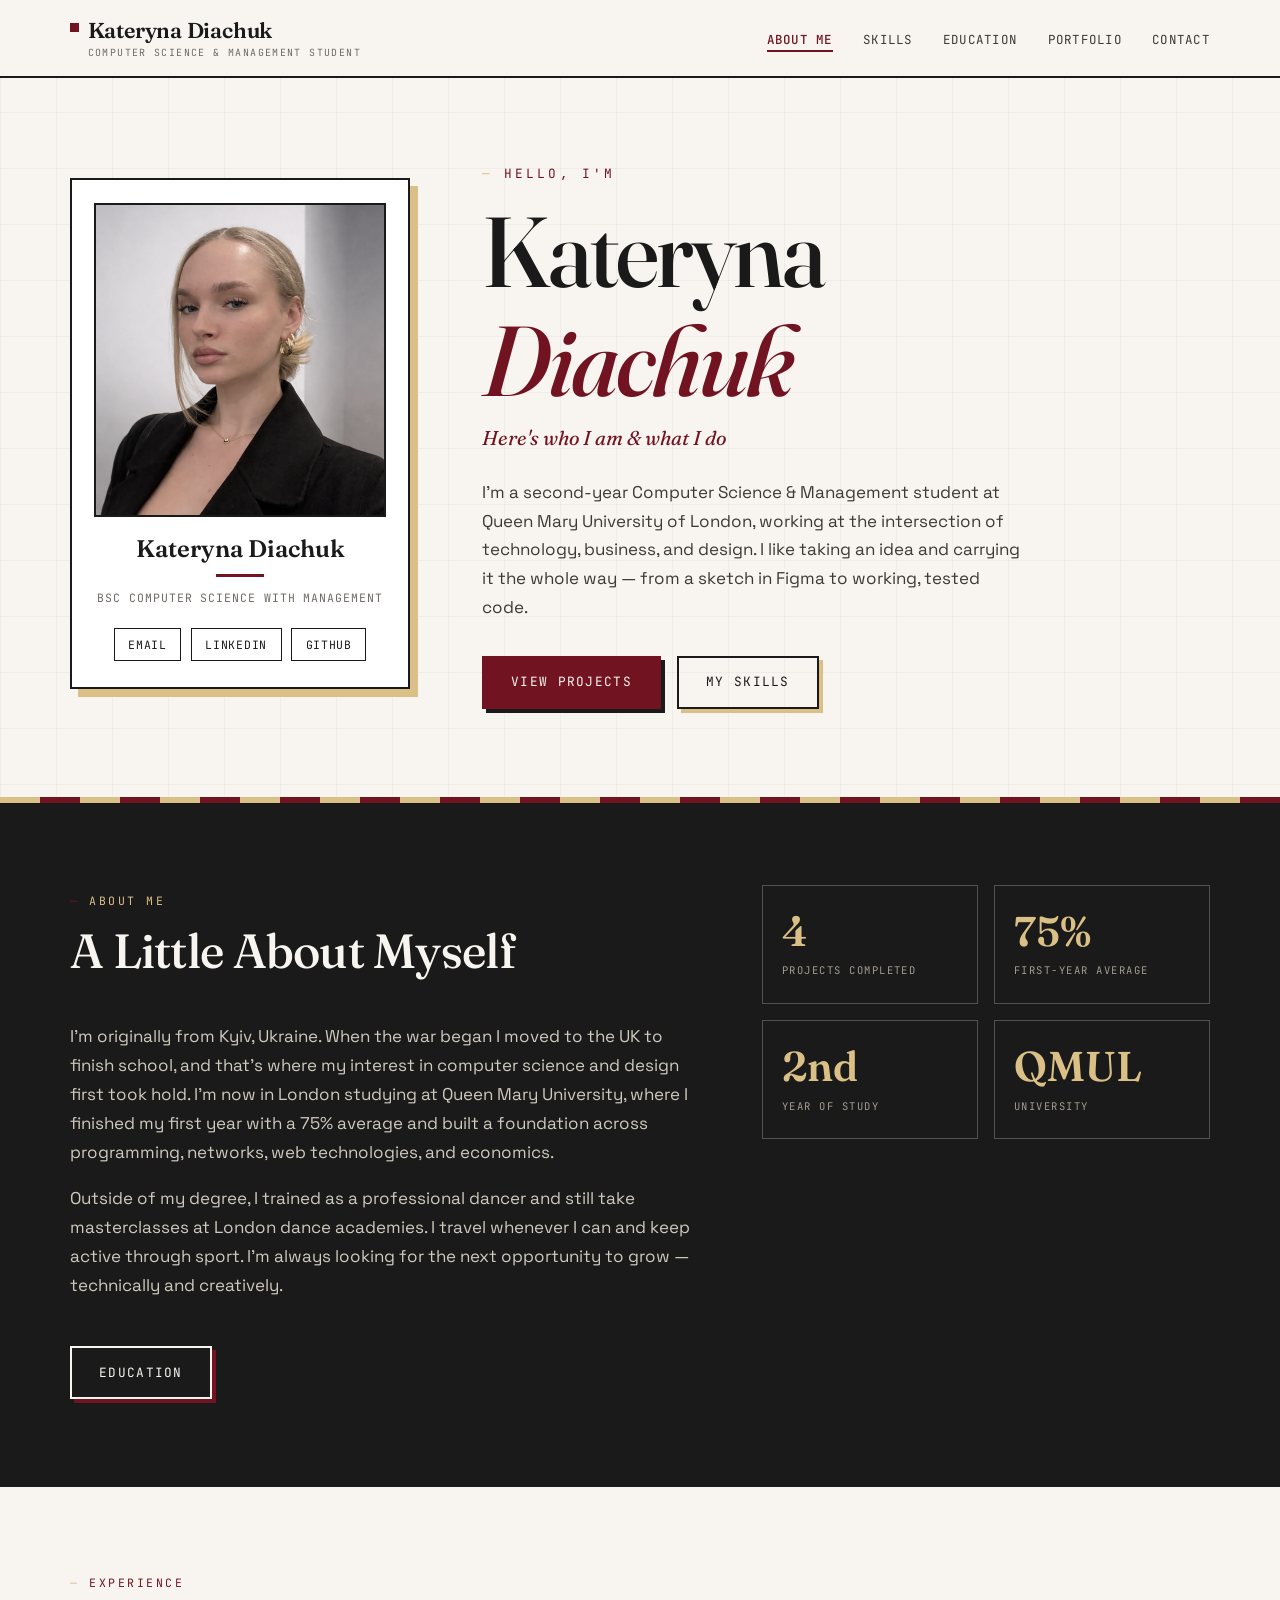
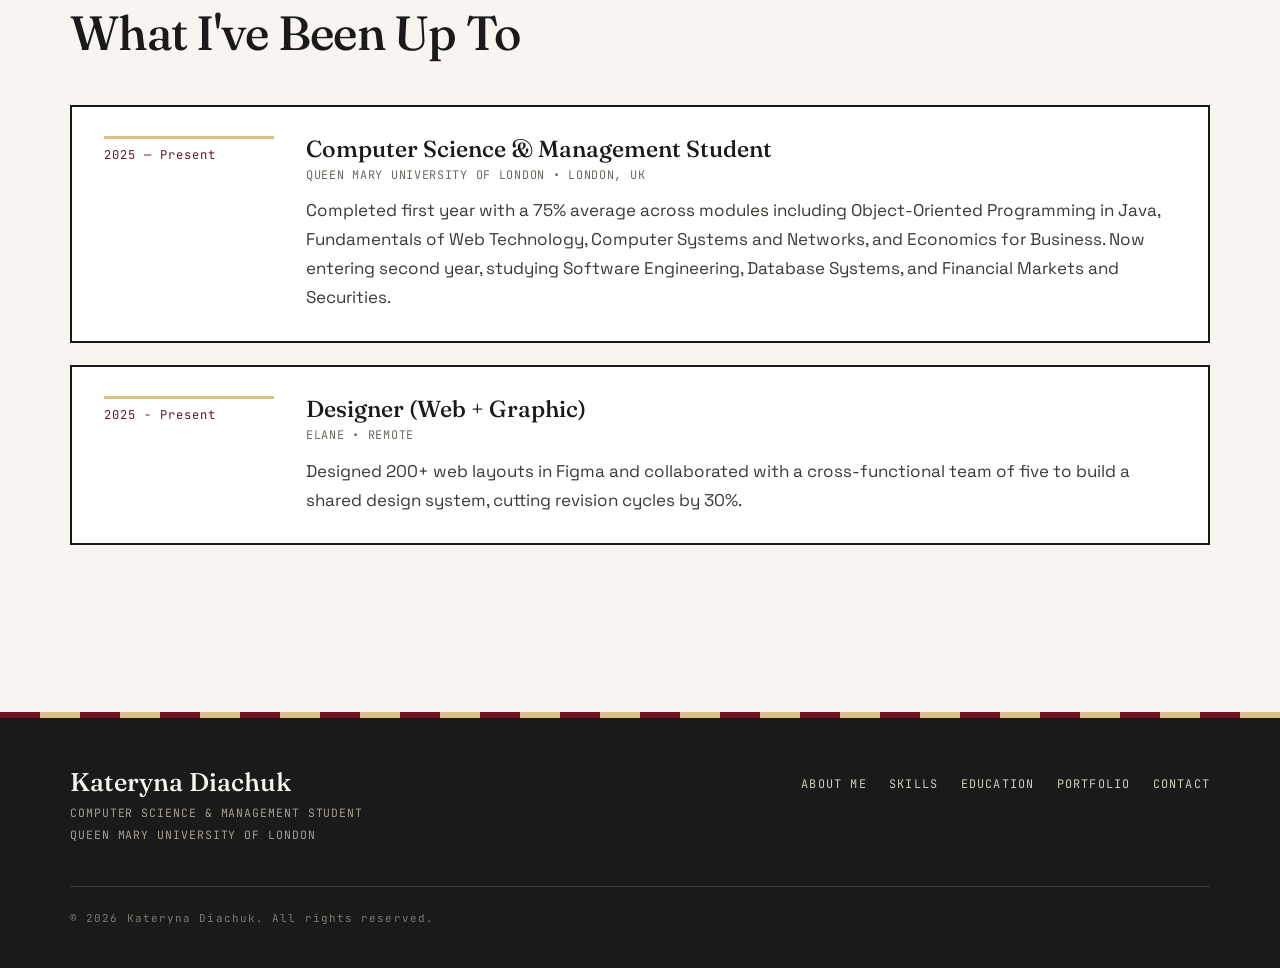
==== index.html @ 8f2cfff1 "Deploy portfolio website" ====
<!DOCTYPE html>
<html lang="en">
<head>
    <meta charset="UTF-8">
    <meta name="viewport" content="width=device-width, initial-scale=1.0">
    <title>Portfolio — Kateryna Diachuk </title>

    
    <!-- Google Fonts: Fraunces + Space Grotesk + JetBrains Mono -->
    <link rel="preconnect" href="https://fonts.googleapis.com">
    <link rel="preconnect" href="https://fonts.gstatic.com" crossorigin>
    <link href="https://fonts.googleapis.com/css2?family=Fraunces:ital,opsz,wght@0,9..144,300..700;1,9..144,300..700&family=Space+Grotesk:wght@300..700&family=JetBrains+Mono:wght@400;500&display=swap" rel="stylesheet">

    <!-- Stylesheets -->
    <link rel="stylesheet" href="css/reset.css">
    <link rel="stylesheet" href="css/style.css">
</head>
<body>

    <!-- ========================================================
         HEADER — Site identity and main navigation
    ========================================================= -->
    <header>
        <div class="header-inner">
            <div class="site-logo">
                Kateryna Diachuk
                <span>Computer Science & Management Student</span>
            </div>
            <nav aria-label="Main navigation">
                <ul>
                    <li><a href="index.html" class="active">About Me</a></li>
                    <li><a href="skills.html">Skills</a></li>
                    <li><a href="education.html">Education</a></li>
                    <li><a href="portfolio.html">Portfolio</a></li>
                    <li><a href="contact.html">Contact</a></li>
                </ul>
            </nav>
        </div>
    </header>

    <!-- ========================================================
         MAIN CONTENT
    ========================================================= -->
    <main>

        <!-- Hero Section -->
        <section class="hero" aria-label="Introduction">
            <!-- Profile card (left) -->
            <aside class="hero-card" aria-label="Profile card">
                <figure>
                    <div class="profile-image-wrap">
                        
                        <img src="images/profile-pic.png" alt="Kateryna Diachuk">
                    </div>
                    <figcaption class="hero-card-name">
                        <h2>Kateryna Diachuk </h2>
                        <div class="hero-card-divider"></div>
                        <p class="hero-card-role">BSc Computer Science with Management</p>
                    </figcaption>
                </figure>
                <div class="hero-social">
                    <a href="mailto:katediachuk3@gmail.com" aria-label="Email">Email</a>
                    <a href="https://www.linkedin.com/in/kateryna-diachuk-500a9a2b8?lipi=urn%3Ali%3Apage%3Ad_flagship3_profile_view_base_contact_details%3BsQAGNJKYS2mbx2d9ATpIKA%3D%3D" target="_blank" aria-label="LinkedIn">LinkedIn</a>
                    <a href="https://github.com/kate-dia" target="_blank" aria-label="GitHub">GitHub</a>
                </div>
            </aside>

            <!-- Hero text content (right) -->
            <div class="hero-content">
                <span class="label">Hello, I'm</span>
                <h1>Kateryna <br><em style="font-style: italic; color: var(--burgundy);">Diachuk</em></h1>
                <p class="sub">Here's who I am &amp; what I do</p>
                <p>
                    I'm a second-year Computer Science &amp; Management student at Queen Mary
                    University of London, working at the intersection of technology, business,
                    and design. I like taking an idea and carrying it the whole way &mdash; from
                    a sketch in Figma to working, tested code.
                </p>
                <div class="hero-buttons">
                    <a href="portfolio.html" class="btn-primary">View Projects</a>
                    <a href="skills.html" class="btn-outline">My Skills</a>
                </div>
            </div>
        </section>

        <!-- About Snapshot Section -->
        <section class="about-section" aria-label="About me overview">
            <div class="about-inner">
                <article class="about-text">
                    <header class="section-header">
                        <span class="section-label">About Me</span>
                        <h2>A Little About Myself</h2>
                    </header>
                    <p>
                        I'm originally from Kyiv, Ukraine. When the war began I moved to the UK to
                        finish school, and that's where my interest in computer science and design
                        first took hold. I'm now in London studying at Queen Mary University, where
                        I finished my first year with a 75% average and built a foundation across
                        programming, networks, web technologies, and economics.
                    </p>
                    <p>
                        Outside of my degree, I trained as a professional dancer and still take
                        masterclasses at London dance academies. I travel whenever I can and keep
                        active through sport. I'm always looking for the next opportunity to grow &mdash;
                        technically and creatively.
                    </p>
                    <br>
                    <a href="education.html" class="btn-outline">Education</a>
                </article>
                <!-- Quick stats -->
                <div class="about-stats" aria-label="Quick statistics">
                    <div class="stat-box">
                        <span class="stat-number">4</span>
                        <span class="stat-label">Projects Completed</span>
                    </div>
                    <div class="stat-box">
                        <span class="stat-number">75%</span>
                        <span class="stat-label">First-Year Average</span>
                    </div>
                    <div class="stat-box">
                        <span class="stat-number">2nd</span>
                        <span class="stat-label">Year of Study</span>
                    </div>
                    <div class="stat-box">
                        <span class="stat-number">QMUL</span>
                        <span class="stat-label">University</span>
                    </div>
                </div>

                
            </div>
        </section>

        <!-- Recent Experience Preview -->
        <section class="section-pad" aria-label="Recent experience">
            <div class="container">
                <header class="section-header">
                    <span class="section-label">Experience</span>
                    <h2>What I've Been Up To</h2>
                </header>

                <article class="card">
                    <div class="card-date">2025 — Present</div>
                    <div class="card-body">
                        <h3>Computer Science & Management Student</h3>
                        <p class="company">Queen Mary University of London &bull; London, UK</p>
                        <p>
                            Completed first year with a 75% average across modules including
                            Object-Oriented Programming in Java, Fundamentals of Web Technology,
                            Computer Systems and Networks, and Economics for Business. Now entering
                            second year, studying Software Engineering, Database Systems, and
                            Financial Markets and Securities.
                        </p>
                    </div>
                </article>

                <article class="card">
                    <div class="card-date">2025 - Present </div>
                    <div class="card-body">
                        <h3>Designer (Web + Graphic)</h3>
                        <p class="company">Elane &bull; Remote</p>
                        <p>
                            Designed 200+ web layouts in Figma and collaborated with a cross-functional team of five to build a shared design system, cutting revision cycles by 30%.
                        </p>
                    </div>
                </article>
            </div>
        </section>

    </main>

    <!-- ========================================================
         FOOTER
    ========================================================= -->
    <footer>
        <div class="footer-inner">
            <div class="footer-brand">
                <h3>Kateryna Diachuk</h3>
                <p>Computer Science & Management Student<br>Queen Mary University of London</p>
            </div>
            <nav class="footer-nav" aria-label="Footer navigation">
                
                <ul>
                    <li><a href="index.html">About Me</a></li>
                    <li><a href="skills.html">Skills</a></li>
                    <li><a href="education.html">Education</a></li>
                    <li><a href="portfolio.html">Portfolio</a></li>
                    <li><a href="contact.html">Contact</a></li>
                </ul>
            </nav>
            <div class="footer-copy">
                <p>&copy; 2026 Kateryna Diachuk. All rights reserved.</p>
                
            </div>
        </div>
    </footer>

</body>
</html>
---- css/style.css ----
/* ============================================================
   Kateryna Diachuk — Portfolio
   Design system: editorial print aesthetic
   Palette: cream #F8F5F0 · burgundy #721321 · gold #DAC086 · ink #1A1A1A
   Type: Fraunces (display serif) · Space Grotesk (body) · JetBrains Mono (labels)
   ============================================================ */

:root {
    --cream:     #F8F5F0;
    --cream-dim: #EFEAE0;
    --burgundy:  #721321;
    --burgundy-deep: #4E0C16;
    --gold:      #DAC086;
    --gold-soft: #E9DCBC;
    --ink:       #1A1A1A;
    --ink-soft:  #3D3A36;
    --ink-mute:  #6E6a63;

    --font-display: "Fraunces", Georgia, serif;
    --font-body:    "Space Grotesk", "Helvetica Neue", sans-serif;
    --font-mono:    "JetBrains Mono", "SF Mono", monospace;

    --shadow-offset: 6px 6px 0 var(--ink);
    --shadow-offset-gold: 8px 8px 0 var(--gold);
    --shadow-offset-burgundy: 8px 8px 0 var(--burgundy);

    --maxw: 1140px;
}

/* ── Base ─────────────────────────────────────────────────── */

html { scroll-behavior: smooth; }

body {
    background: var(--cream);
    color: var(--ink);
    font-family: var(--font-body);
    font-size: 1.0625rem;
    line-height: 1.7;
    -webkit-font-smoothing: antialiased;
}

/* Subtle grid texture across whole page, like layout paper */
body::before {
    content: "";
    position: fixed;
    inset: 0;
    pointer-events: none;
    background-image:
        linear-gradient(to right, rgba(26,26,26,0.035) 1px, transparent 1px),
        linear-gradient(to bottom, rgba(26,26,26,0.035) 1px, transparent 1px);
    background-size: 56px 56px;
    z-index: 0;
}

main { position: relative; z-index: 1; }

::selection { background: var(--gold); color: var(--ink); }

h1, h2, h3 { font-family: var(--font-display); font-weight: 500; line-height: 1.1; }

a { color: inherit; text-decoration: none; }

.container { max-width: var(--maxw); margin: 0 auto; padding: 0 2rem; }

.section-pad { padding: 5rem 0; }

/* ── Header ───────────────────────────────────────────────── */

body > header {
    position: sticky;
    top: 0;
    z-index: 50;
    background: var(--cream);
    border-bottom: 2px solid var(--ink);
}

.header-inner {
    max-width: var(--maxw);
    margin: 0 auto;
    padding: 1.1rem 2rem;
    display: flex;
    align-items: center;
    justify-content: space-between;
    gap: 2rem;
}

.site-logo {
    font-family: var(--font-display);
    font-size: 1.35rem;
    font-weight: 600;
    letter-spacing: -0.01em;
    display: flex;
    flex-direction: column;
    line-height: 1.2;
    position: relative;
    padding-left: 1.1rem;
}

/* burgundy printer's mark before the name */
.site-logo::before {
    content: "";
    position: absolute;
    left: 0;
    top: 0.35rem;
    width: 0.55rem;
    height: 0.55rem;
    background: var(--burgundy);
}

.site-logo span {
    font-family: var(--font-mono);
    font-size: 0.62rem;
    font-weight: 400;
    letter-spacing: 0.14em;
    text-transform: uppercase;
    color: var(--ink-mute);
    margin-top: 0.2rem;
}

nav ul { display: flex; gap: 1.9rem; list-style: none; }

nav a {
    font-family: var(--font-mono);
    font-size: 0.78rem;
    letter-spacing: 0.1em;
    text-transform: uppercase;
    padding-bottom: 0.25rem;
    position: relative;
    color: var(--ink-soft);
    transition: color 0.2s ease;
}

nav a::after {
    content: "";
    position: absolute;
    left: 0;
    bottom: 0;
    height: 2px;
    width: 0;
    background: var(--burgundy);
    transition: width 0.25s ease;
}

nav a:hover { color: var(--ink); }
nav a:hover::after { width: 100%; }

nav a.active { color: var(--burgundy); font-weight: 500; }
nav a.active::after { width: 100%; }

/* ── Page banner (inner pages) ─────────────────────────────── */

.page-banner {
    max-width: var(--maxw);
    margin: 0 auto;
    padding: 4.5rem 2rem 0;
}

.page-banner h1 {
    font-size: clamp(3.2rem, 8vw, 5.5rem);
    letter-spacing: -0.02em;
    position: relative;
    display: inline-block;
}

/* gold highlighter stroke behind page titles */
.page-banner h1::after {
    content: "";
    position: absolute;
    left: -0.15em;
    right: -0.15em;
    bottom: 0.08em;
    height: 0.32em;
    background: var(--gold);
    z-index: -1;
}

.section-label {
    display: inline-block;
    font-family: var(--font-mono);
    font-size: 0.72rem;
    letter-spacing: 0.22em;
    text-transform: uppercase;
    color: var(--burgundy);
    margin-bottom: 0.9rem;
}

.section-label::before { content: "— "; color: var(--gold); }

.section-header { margin-bottom: 2.8rem; }

.section-header h2 {
    font-size: clamp(2rem, 4.5vw, 3rem);
    letter-spacing: -0.015em;
}

/* ── Hero ─────────────────────────────────────────────────── */

.hero {
    max-width: var(--maxw);
    margin: 0 auto;
    padding: 5rem 2rem 5.5rem;
    display: grid;
    grid-template-columns: 340px 1fr;
    gap: 4.5rem;
    align-items: center;
}

/* Profile card — print-style with hard offset shadow */
.hero-card {
    background: #fff;
    border: 2px solid var(--ink);
    box-shadow: var(--shadow-offset-gold);
    padding: 1.4rem 1.4rem 1.6rem;
    transition: transform 0.25s ease, box-shadow 0.25s ease;
}

.hero-card:hover {
    transform: translate(-3px, -3px);
    box-shadow: 11px 11px 0 var(--gold);
}

.profile-image-wrap {
    border: 2px solid var(--ink);
    overflow: hidden;
    aspect-ratio: 1 / 1.08;
}

.profile-image-wrap img {
    width: 100%;
    height: 100%;
    object-fit: cover;
    filter: grayscale(35%);
    transition: filter 0.35s ease, transform 0.35s ease;
}

.hero-card:hover .profile-image-wrap img {
    filter: grayscale(0%);
    transform: scale(1.03);
}

.hero-card-name { text-align: center; padding-top: 1.2rem; }

.hero-card-name h2 { font-size: 1.5rem; font-weight: 600; }

.hero-card-divider {
    width: 3rem;
    height: 3px;
    background: var(--burgundy);
    margin: 0.7rem auto;
}

.hero-card-role {
    font-family: var(--font-mono);
    font-size: 0.72rem;
    letter-spacing: 0.08em;
    text-transform: uppercase;
    color: var(--ink-mute);
}

.hero-social {
    display: flex;
    justify-content: center;
    gap: 0.6rem;
    margin-top: 1.3rem;
    flex-wrap: wrap;
}

.hero-social a {
    font-family: var(--font-mono);
    font-size: 0.72rem;
    letter-spacing: 0.06em;
    text-transform: uppercase;
    border: 1.5px solid var(--ink);
    padding: 0.35rem 0.85rem;
    transition: all 0.2s ease;
}

.hero-social a:hover {
    background: var(--burgundy);
    border-color: var(--burgundy);
    color: var(--cream);
}

/* Hero text */
.hero-content .label {
    font-family: var(--font-mono);
    font-size: 0.8rem;
    letter-spacing: 0.24em;
    text-transform: uppercase;
    color: var(--burgundy);
}

.hero-content .label::before { content: "— "; color: var(--gold); }

.hero-content h1 {
    font-size: clamp(3.6rem, 9vw, 6.2rem);
    letter-spacing: -0.025em;
    margin: 0.6rem 0 0.4rem;
}

/* second line of the name in italic burgundy — the designer's flourish */
.hero-content h1 br + * { font-style: italic; }

.hero-content h1 {
    position: relative;
}

.hero-content .sub {
    font-family: var(--font-display);
    font-style: italic;
    font-size: 1.25rem;
    color: var(--burgundy);
    margin-bottom: 1.4rem;
}

.hero-content > p:not(.sub) {
    max-width: 34rem;
    color: var(--ink-soft);
}

.hero-buttons { display: flex; gap: 1rem; margin-top: 2.1rem; flex-wrap: wrap; }

/* ── Buttons ──────────────────────────────────────────────── */

.btn-primary,
.btn-outline {
    display: inline-block;
    font-family: var(--font-mono);
    font-size: 0.8rem;
    letter-spacing: 0.1em;
    text-transform: uppercase;
    padding: 0.85rem 1.7rem;
    border: 2px solid var(--ink);
    transition: all 0.2s ease;
}

.btn-primary {
    background: var(--burgundy);
    border-color: var(--burgundy);
    color: var(--cream);
    box-shadow: 4px 4px 0 var(--ink);
}

.btn-primary:hover {
    transform: translate(-2px, -2px);
    box-shadow: 6px 6px 0 var(--ink);
    background: var(--burgundy-deep);
}

.btn-outline {
    background: transparent;
    color: var(--ink);
    box-shadow: 4px 4px 0 var(--gold);
}

.btn-outline:hover {
    transform: translate(-2px, -2px);
    box-shadow: 6px 6px 0 var(--gold);
    background: #fff;
}

/* ── About section ────────────────────────────────────────── */

.about-section {
    background: var(--ink);
    color: var(--cream);
    padding: 5.5rem 0;
    position: relative;
}

/* gold top rule like a magazine section divider */
.about-section::before {
    content: "";
    position: absolute;
    top: 0; left: 0; right: 0;
    height: 6px;
    background: repeating-linear-gradient(
        90deg,
        var(--gold) 0 40px,
        var(--burgundy) 40px 80px
    );
}

.about-inner {
    max-width: var(--maxw);
    margin: 0 auto;
    padding: 0 2rem;
    display: grid;
    grid-template-columns: 1.4fr 1fr;
    gap: 4rem;
    align-items: start;
}

.about-section .section-label { color: var(--gold); }
.about-section .section-label::before { color: var(--burgundy); }

.about-section h2 { color: var(--cream); }

.about-text p { color: #CFC9BE; margin-bottom: 1.1rem; }

.about-section .btn-outline {
    color: var(--cream);
    border-color: var(--cream);
    box-shadow: 4px 4px 0 var(--burgundy);
}

.about-section .btn-outline:hover {
    background: var(--cream);
    color: var(--ink);
    box-shadow: 6px 6px 0 var(--burgundy);
}

.about-stats {
    display: grid;
    grid-template-columns: 1fr 1fr;
    gap: 1rem;
}

.stat-box {
    border: 1.5px solid rgba(248, 245, 240, 0.25);
    padding: 1.6rem 1.2rem 1.4rem;
    transition: all 0.25s ease;
}

.stat-box:hover {
    border-color: var(--gold);
    transform: translateY(-4px);
}

.stat-number {
    display: block;
    font-family: var(--font-display);
    font-size: 2.6rem;
    font-weight: 600;
    color: var(--gold);
    line-height: 1;
}

.stat-label {
    display: block;
    font-family: var(--font-mono);
    font-size: 0.66rem;
    letter-spacing: 0.14em;
    text-transform: uppercase;
    color: #A39C90;
    margin-top: 0.6rem;
}

/* ── Experience / generic cards ────────────────────────────── */

.card {
    display: grid;
    grid-template-columns: 170px 1fr;
    gap: 2rem;
    background: #fff;
    border: 2px solid var(--ink);
    padding: 1.8rem 2rem;
    margin-bottom: 1.4rem;
    transition: transform 0.22s ease, box-shadow 0.22s ease;
}

.card:hover {
    transform: translate(-3px, -3px);
    box-shadow: var(--shadow-offset-gold);
}

.card-date {
    font-family: var(--font-mono);
    font-size: 0.76rem;
    letter-spacing: 0.08em;
    color: var(--burgundy);
    padding-top: 0.4rem;
    border-top: 3px solid var(--gold);
}

.card-body h3 { font-size: 1.45rem; margin-bottom: 0.25rem; }

.company {
    font-family: var(--font-mono);
    font-size: 0.74rem;
    letter-spacing: 0.06em;
    text-transform: uppercase;
    color: var(--ink-mute);
    margin-bottom: 0.7rem;
}

.card-body p:last-child { color: var(--ink-soft); }

/* ── Skills ───────────────────────────────────────────────── */

.skills-grid {
    display: grid;
    grid-template-columns: repeat(auto-fit, minmax(300px, 1fr));
    gap: 1.4rem;
}

.skill-category {
    background: #fff;
    border: 2px solid var(--ink);
    padding: 1.7rem 1.7rem 1.5rem;
    transition: transform 0.22s ease, box-shadow 0.22s ease;
}

.skill-category:hover {
    transform: translate(-3px, -3px);
    box-shadow: var(--shadow-offset-burgundy);
}

.skill-category h3 {
    font-size: 1.3rem;
    margin-bottom: 1.1rem;
    padding-bottom: 0.6rem;
    border-bottom: 2px solid var(--gold);
}

.skill-tag {
    display: inline-block;
    font-family: var(--font-mono);
    font-size: 0.74rem;
    letter-spacing: 0.03em;
    border: 1.5px solid var(--ink);
    padding: 0.32rem 0.8rem;
    margin: 0 0.4rem 0.55rem 0;
    transition: all 0.18s ease;
    cursor: default;
}

.skill-tag:hover {
    background: var(--burgundy);
    border-color: var(--burgundy);
    color: var(--cream);
}

/* ── Education ────────────────────────────────────────────── */

.education-grid {
    position: relative;
    padding-left: 2.4rem;
}

/* vertical timeline rule */
.education-grid::before {
    content: "";
    position: absolute;
    left: 0.55rem;
    top: 0.4rem;
    bottom: 0.4rem;
    width: 2px;
    background: var(--ink);
}

.edu-card {
    display: grid;
    grid-template-columns: 110px 1fr;
    gap: 2rem;
    background: #fff;
    border: 2px solid var(--ink);
    padding: 1.8rem 2rem;
    margin-bottom: 1.6rem;
    position: relative;
    transition: transform 0.22s ease, box-shadow 0.22s ease;
}

/* timeline node */
.edu-card::before {
    content: "";
    position: absolute;
    left: -2.28rem;
    top: 2.2rem;
    width: 0.85rem;
    height: 0.85rem;
    background: var(--gold);
    border: 2px solid var(--ink);
}

.edu-card:hover {
    transform: translate(-3px, -3px);
    box-shadow: var(--shadow-offset-gold);
}

.edu-year {
    font-family: var(--font-display);
    font-size: 1.9rem;
    font-weight: 600;
    font-style: italic;
    color: var(--burgundy);
    line-height: 1;
    padding-top: 0.2rem;
}

.edu-details h3 { font-size: 1.35rem; margin-bottom: 0.3rem; }

.institution {
    font-family: var(--font-mono);
    font-size: 0.72rem;
    letter-spacing: 0.06em;
    text-transform: uppercase;
    color: var(--ink-mute);
    margin-bottom: 0.7rem;
}

.edu-details p:last-child { color: var(--ink-soft); }

/* ── Portfolio / projects ─────────────────────────────────── */

.portfolio-grid { display: flex; flex-direction: column; gap: 2.6rem; }

.project-card {
    display: grid;
    grid-template-columns: 1fr 1.1fr;
    gap: 0;
    background: #fff;
    border: 2px solid var(--ink);
    transition: transform 0.25s ease, box-shadow 0.25s ease;
    overflow: hidden;
}

.project-card:hover {
    transform: translate(-4px, -4px);
    box-shadow: 10px 10px 0 var(--gold);
}

/* alternate: even cards get burgundy shadow + reversed layout */
.project-card:nth-child(even):hover { box-shadow: 10px 10px 0 var(--burgundy); }
.project-card:nth-child(even) { direction: rtl; }
.project-card:nth-child(even) > * { direction: ltr; }

.project-info { padding: 2.4rem 2.4rem 2.2rem; }

.project-tag {
    display: inline-block;
    font-family: var(--font-mono);
    font-size: 0.68rem;
    letter-spacing: 0.14em;
    text-transform: uppercase;
    color: var(--cream);
    background: var(--burgundy);
    padding: 0.3rem 0.75rem;
    margin-bottom: 1.1rem;
}

.project-info h3 { font-size: 1.75rem; margin-bottom: 0.3rem; }

.role {
    font-family: var(--font-display);
    font-style: italic;
    font-size: 1rem;
    color: var(--burgundy);
    margin-bottom: 0.9rem;
}

.project-info p:not(.role) { color: var(--ink-soft); margin-bottom: 0.8rem; }

.project-info a {
    font-family: var(--font-mono);
    font-size: 0.78rem;
    letter-spacing: 0.06em;
    text-transform: uppercase;
    color: var(--burgundy);
    border-bottom: 2px solid var(--gold);
    padding-bottom: 2px;
    transition: all 0.2s ease;
}

.project-info a:hover { background: var(--gold-soft); }

.project-img {
    border-left: 2px solid var(--ink);
    background: var(--cream-dim);
    display: flex;
    align-items: center;
}

.project-card:nth-child(even) .project-img {
    border-left: none;
    border-right: 2px solid var(--ink);
}

.project-img img { width: 100%; height: 100%; object-fit: cover; display: block; }

/* carousel (kept from original, restyled) */
.carousel {
    overflow-x: auto;
    scroll-snap-type: x mandatory;
    width: 100%;
}

.carousel::-webkit-scrollbar { height: 8px; }
.carousel::-webkit-scrollbar-thumb { background: var(--gold); }
.carousel::-webkit-scrollbar-track { background: var(--cream-dim); }

.carousel-track { display: flex; }

.carousel-track img {
    flex: 0 0 100%;
    scroll-snap-align: start;
    object-fit: contain;
    background: #fff;
}

/* ── Contact ──────────────────────────────────────────────── */

.contact-layout {
    display: grid;
    grid-template-columns: 1fr 1fr;
    gap: 3rem;
}

.contact-info { display: flex; flex-direction: column; gap: 1.2rem; }

.contact-item {
    background: #fff;
    border: 2px solid var(--ink);
    border-left: 8px solid var(--burgundy);
    padding: 1.2rem 1.5rem;
    display: flex;
    flex-direction: column;
    gap: 0.25rem;
    transition: transform 0.2s ease, box-shadow 0.2s ease;
}

.contact-item:hover {
    transform: translate(-3px, -3px);
    box-shadow: 6px 6px 0 var(--gold);
}

.contact-item .label {
    font-family: var(--font-mono);
    font-size: 0.66rem;
    letter-spacing: 0.16em;
    text-transform: uppercase;
    color: var(--ink-mute);
}

.contact-item a {
    color: var(--burgundy);
    font-weight: 500;
    word-break: break-word;
}

.contact-item a:hover { text-decoration: underline; text-decoration-color: var(--gold); text-decoration-thickness: 2px; }

/* ── Footer ───────────────────────────────────────────────── */

footer {
    background: var(--ink);
    color: var(--cream);
    margin-top: 4rem;
    position: relative;
}

footer::before {
    content: "";
    position: absolute;
    top: 0; left: 0; right: 0;
    height: 6px;
    background: repeating-linear-gradient(
        90deg,
        var(--burgundy) 0 40px,
        var(--gold) 40px 80px
    );
}

.footer-inner {
    max-width: var(--maxw);
    margin: 0 auto;
    padding: 3.5rem 2rem 2.5rem;
    display: grid;
    grid-template-columns: 1.2fr 1fr;
    gap: 2.5rem;
}

.footer-brand h3 {
    font-size: 1.6rem;
    margin-bottom: 0.4rem;
}

.footer-brand p {
    font-family: var(--font-mono);
    font-size: 0.72rem;
    letter-spacing: 0.08em;
    text-transform: uppercase;
    color: #A39C90;
    line-height: 1.9;
}

.footer-nav ul {
    list-style: none;
    display: flex;
    flex-wrap: wrap;
    gap: 1.4rem;
    justify-content: flex-end;
    align-items: flex-start;
}

.footer-nav a {
    font-family: var(--font-mono);
    font-size: 0.74rem;
    letter-spacing: 0.1em;
    text-transform: uppercase;
    color: #CFC9BE;
    transition: color 0.2s ease;
}

.footer-nav a:hover { color: var(--gold); }

.footer-copy {
    grid-column: 1 / -1;
    border-top: 1px solid rgba(248, 245, 240, 0.15);
    padding-top: 1.4rem;
}

.footer-copy p {
    font-family: var(--font-mono);
    font-size: 0.68rem;
    letter-spacing: 0.1em;
    color: #7d786f;
}

/* ── Responsive ───────────────────────────────────────────── */

@media (max-width: 960px) {
    .hero { grid-template-columns: 1fr; gap: 3rem; padding-top: 3.5rem; }
    .hero-card { max-width: 360px; margin: 0 auto; }
    .about-inner { grid-template-columns: 1fr; }
    .project-card,
    .project-card:nth-child(even) { grid-template-columns: 1fr; direction: ltr; }
    .project-img,
    .project-card:nth-child(even) .project-img {
        border-left: none;
        border-right: none;
        border-top: 2px solid var(--ink);
    }
    .contact-layout { grid-template-columns: 1fr; }
    .footer-inner { grid-template-columns: 1fr; }
    .footer-nav ul { justify-content: flex-start; }
}

@media (max-width: 720px) {
    .header-inner { flex-direction: column; gap: 1rem; }
    nav ul { gap: 1.1rem; flex-wrap: wrap; justify-content: center; }
    .card, .edu-card { grid-template-columns: 1fr; gap: 0.8rem; }
    .education-grid { padding-left: 1.6rem; }
    .edu-card::before { left: -1.5rem; }
    .about-stats { grid-template-columns: 1fr 1fr; }
    .section-pad { padding: 3.5rem 0; }
    .page-banner { padding-top: 3rem; }
}
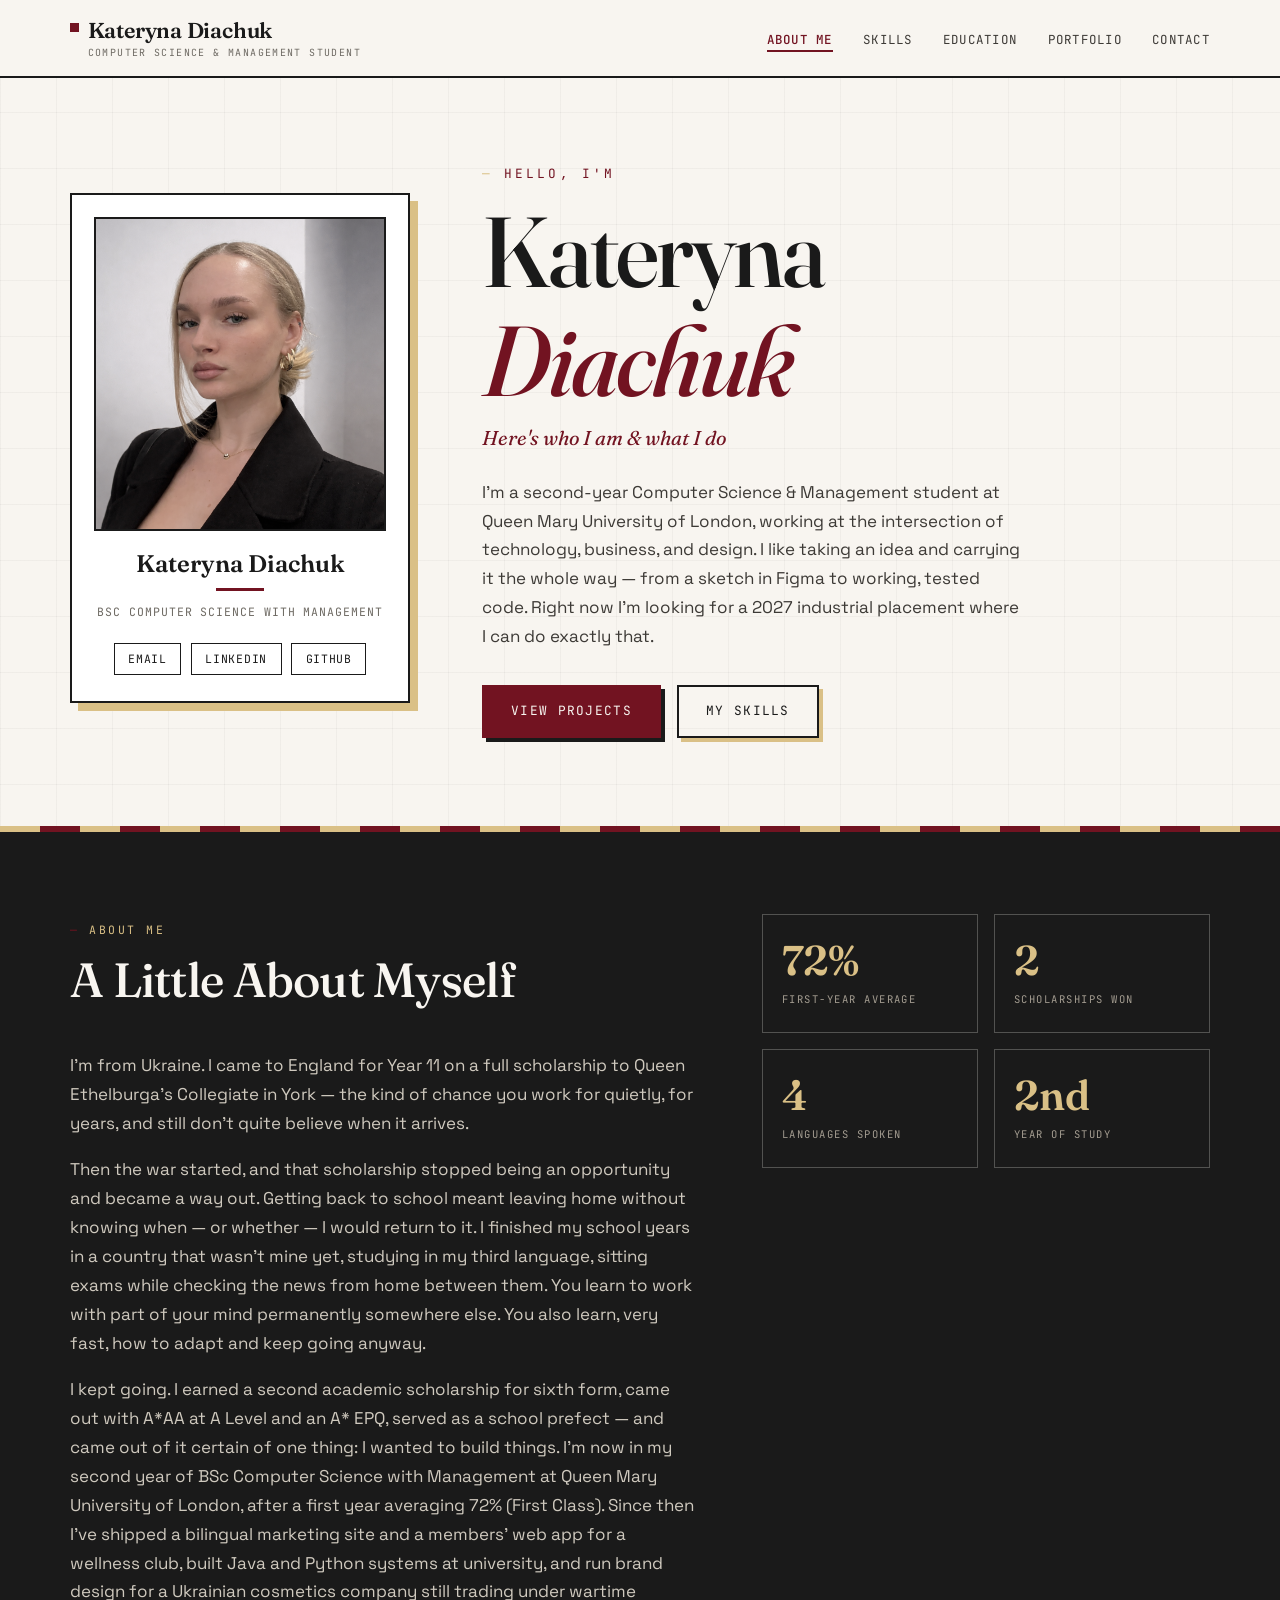
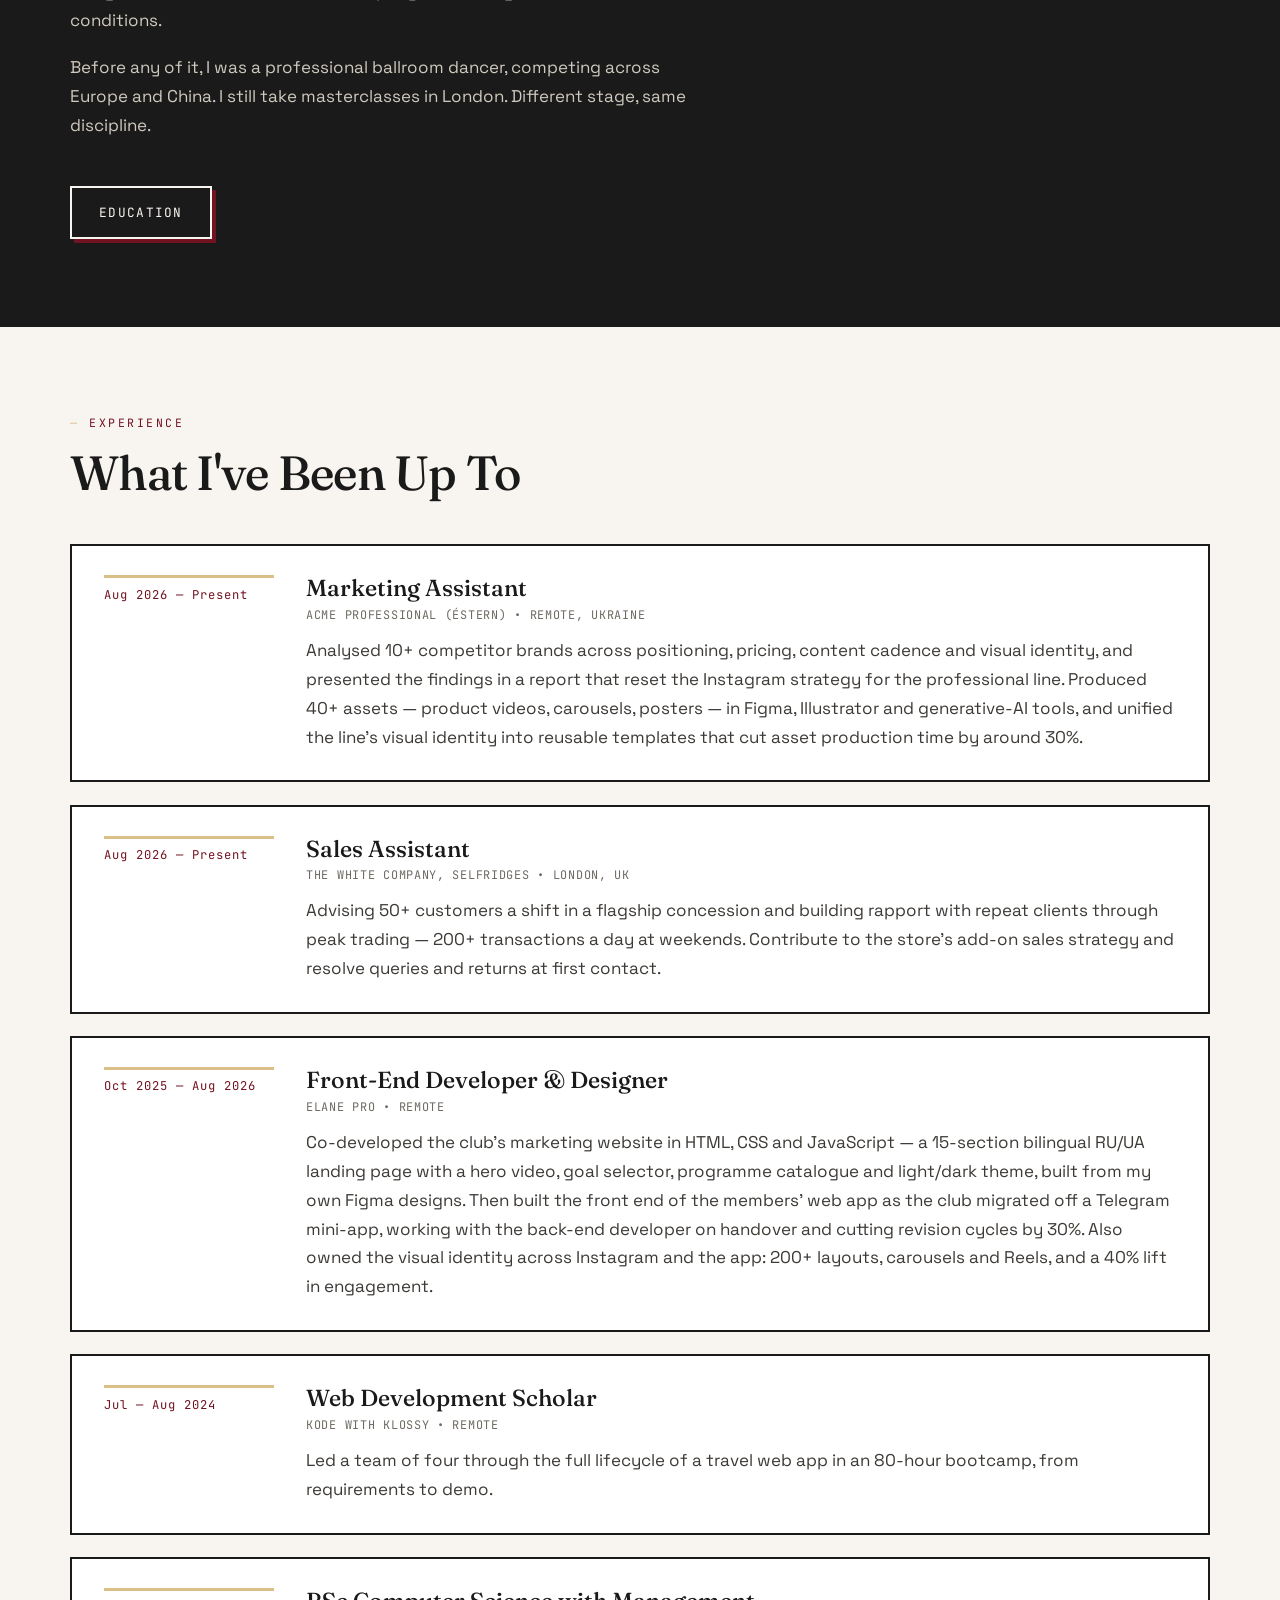
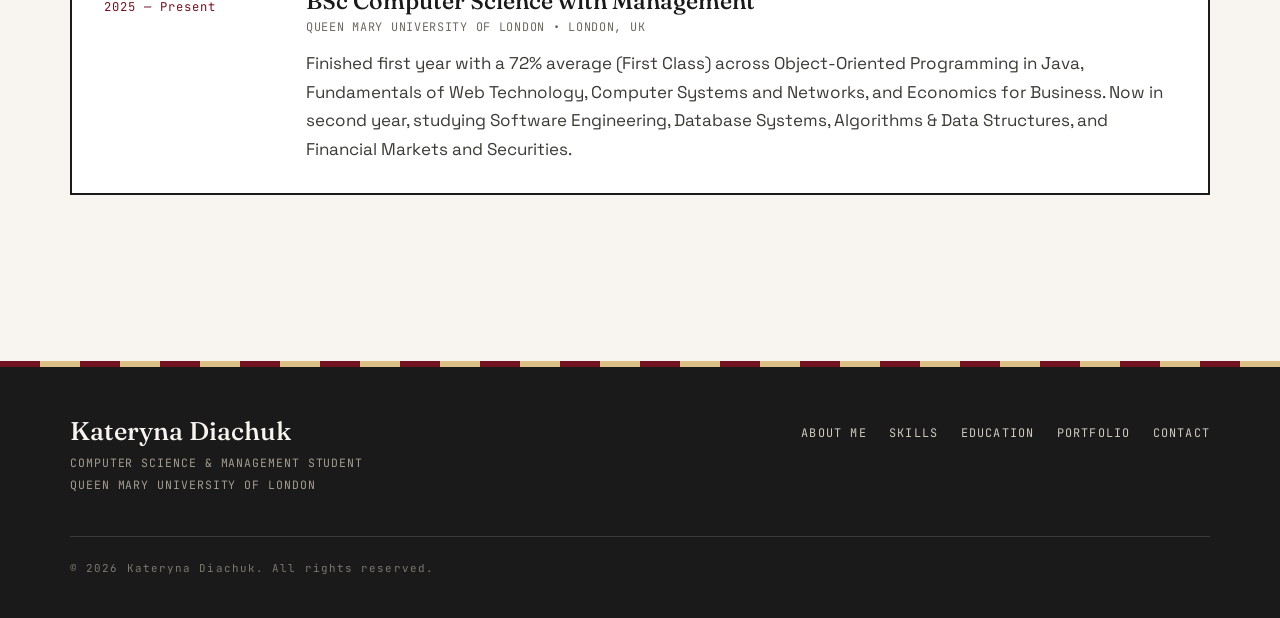
==== commit 0c6529c4: "Update portfolio for industrial placement applications - Rewrite the About section around the Year 1" ====
--- a/index.html
+++ b/index.html
@@ -74,7 +74,8 @@
                     I'm a second-year Computer Science &amp; Management student at Queen Mary
                     University of London, working at the intersection of technology, business,
                     and design. I like taking an idea and carrying it the whole way &mdash; from
-                    a sketch in Figma to working, tested code.
+                    a sketch in Figma to working, tested code. Right now I'm looking for a
+                    2027 industrial placement where I can do exactly that.
                 </p>
                 <div class="hero-buttons">
                     <a href="portfolio.html" class="btn-primary">View Projects</a>
@@ -92,17 +93,34 @@
                         <h2>A Little About Myself</h2>
                     </header>
                     <p>
-                        I'm originally from Kyiv, Ukraine. When the war began I moved to the UK to
-                        finish school, and that's where my interest in computer science and design
-                        first took hold. I'm now in London studying at Queen Mary University, where
-                        I finished my first year with a 75% average and built a foundation across
-                        programming, networks, web technologies, and economics.
-                    </p>
-                    <p>
-                        Outside of my degree, I trained as a professional dancer and still take
-                        masterclasses at London dance academies. I travel whenever I can and keep
-                        active through sport. I'm always looking for the next opportunity to grow &mdash;
-                        technically and creatively.
+                        I'm from Ukraine. I came to England for Year&nbsp;11 on a full scholarship to
+                        Queen Ethelburga's Collegiate in York &mdash; the kind of chance you work for
+                        quietly, for years, and still don't quite believe when it arrives.
+                    </p>
+                    <p>
+                        Then the war started, and that scholarship stopped being an opportunity and
+                        became a way out. Getting back to school meant leaving home without knowing
+                        when &mdash; or whether &mdash; I would return to it. I finished my school years in a
+                        country that wasn't mine yet, studying in my third language, sitting exams
+                        while checking the news from home between them. You learn to work with part
+                        of your mind permanently somewhere else. You also learn, very fast, how to
+                        adapt and keep going anyway.
+                    </p>
+                    <p>
+                        I kept going. I earned a second academic scholarship for sixth form, came
+                        out with A*AA at A&nbsp;Level and an A* EPQ, served as a school prefect &mdash; and
+                        came out of it certain of one thing: I wanted to build things. I'm now in
+                        my second year of BSc Computer Science with Management at Queen Mary
+                        University of London, after a first year averaging 72% (First Class). Since
+                        then I've shipped a bilingual marketing site and a members' web app for a
+                        wellness club, built Java and Python systems at university, and run brand
+                        design for a Ukrainian cosmetics company still trading under wartime
+                        conditions.
+                    </p>
+                    <p>
+                        Before any of it, I was a professional ballroom dancer, competing across
+                        Europe and China. I still take masterclasses in London. Different stage,
+                        same discipline.
                     </p>
                     <br>
                     <a href="education.html" class="btn-outline">Education</a>
@@ -110,20 +128,20 @@
                 <!-- Quick stats -->
                 <div class="about-stats" aria-label="Quick statistics">
                     <div class="stat-box">
+                        <span class="stat-number">72%</span>
+                        <span class="stat-label">First-Year Average</span>
+                    </div>
+                    <div class="stat-box">
+                        <span class="stat-number">2</span>
+                        <span class="stat-label">Scholarships Won</span>
+                    </div>
+                    <div class="stat-box">
                         <span class="stat-number">4</span>
-                        <span class="stat-label">Projects Completed</span>
-                    </div>
-                    <div class="stat-box">
-                        <span class="stat-number">75%</span>
-                        <span class="stat-label">First-Year Average</span>
+                        <span class="stat-label">Languages Spoken</span>
                     </div>
                     <div class="stat-box">
                         <span class="stat-number">2nd</span>
                         <span class="stat-label">Year of Study</span>
-                    </div>
-                    <div class="stat-box">
-                        <span class="stat-number">QMUL</span>
-                        <span class="stat-label">University</span>
                     </div>
                 </div>
 
@@ -140,30 +158,81 @@
                 </header>
 
                 <article class="card">
-                    <div class="card-date">2025 — Present</div>
-                    <div class="card-body">
-                        <h3>Computer Science & Management Student</h3>
+                    <div class="card-date">Aug 2026 &mdash; Present</div>
+                    <div class="card-body">
+                        <h3>Marketing Assistant</h3>
+                        <p class="company">ACME Professional (&Eacute;STERN) &bull; Remote, Ukraine</p>
+                        <p>
+                            Analysed 10+ competitor brands across positioning, pricing, content
+                            cadence and visual identity, and presented the findings in a report
+                            that reset the Instagram strategy for the professional line. Produced
+                            40+ assets &mdash; product videos, carousels, posters &mdash; in Figma,
+                            Illustrator and generative-AI tools, and unified the line's visual
+                            identity into reusable templates that cut asset production time by
+                            around 30%.
+                        </p>
+                    </div>
+                </article>
+
+                <article class="card">
+                    <div class="card-date">Aug 2026 &mdash; Present</div>
+                    <div class="card-body">
+                        <h3>Sales Assistant</h3>
+                        <p class="company">The White Company, Selfridges &bull; London, UK</p>
+                        <p>
+                            Advising 50+ customers a shift in a flagship concession and building
+                            rapport with repeat clients through peak trading &mdash; 200+ transactions
+                            a day at weekends. Contribute to the store's add-on sales strategy and
+                            resolve queries and returns at first contact.
+                        </p>
+                    </div>
+                </article>
+
+                <article class="card">
+                    <div class="card-date">Oct 2025 &mdash; Aug 2026</div>
+                    <div class="card-body">
+                        <h3>Front-End Developer &amp; Designer</h3>
+                        <p class="company">ELANE PRO &bull; Remote</p>
+                        <p>
+                            Co-developed the club's marketing website in HTML, CSS and JavaScript &mdash;
+                            a 15-section bilingual RU/UA landing page with a hero video, goal
+                            selector, programme catalogue and light/dark theme, built from my own
+                            Figma designs. Then built the front end of the members' web app as the
+                            club migrated off a Telegram mini-app, working with the back-end
+                            developer on handover and cutting revision cycles by 30%. Also owned
+                            the visual identity across Instagram and the app: 200+ layouts,
+                            carousels and Reels, and a 40% lift in engagement.
+                        </p>
+                    </div>
+                </article>
+
+                <article class="card">
+                    <div class="card-date">Jul &mdash; Aug 2024</div>
+                    <div class="card-body">
+                        <h3>Web Development Scholar</h3>
+                        <p class="company">Kode With Klossy &bull; Remote</p>
+                        <p>
+                            Led a team of four through the full lifecycle of a travel web app in an
+                            80-hour bootcamp, from requirements to demo.
+                        </p>
+                    </div>
+                </article>
+
+                <article class="card">
+                    <div class="card-date">2025 &mdash; Present</div>
+                    <div class="card-body">
+                        <h3>BSc Computer Science with Management</h3>
                         <p class="company">Queen Mary University of London &bull; London, UK</p>
                         <p>
-                            Completed first year with a 75% average across modules including
+                            Finished first year with a 72% average (First Class) across
                             Object-Oriented Programming in Java, Fundamentals of Web Technology,
-                            Computer Systems and Networks, and Economics for Business. Now entering
-                            second year, studying Software Engineering, Database Systems, and
-                            Financial Markets and Securities.
-                        </p>
-                    </div>
-                </article>
-
-                <article class="card">
-                    <div class="card-date">2025 - Present </div>
-                    <div class="card-body">
-                        <h3>Designer (Web + Graphic)</h3>
-                        <p class="company">Elane &bull; Remote</p>
-                        <p>
-                            Designed 200+ web layouts in Figma and collaborated with a cross-functional team of five to build a shared design system, cutting revision cycles by 30%.
-                        </p>
-                    </div>
-                </article>
+                            Computer Systems and Networks, and Economics for Business. Now in
+                            second year, studying Software Engineering, Database Systems,
+                            Algorithms &amp; Data Structures, and Financial Markets and Securities.
+                        </p>
+                    </div>
+                </article>
+
             </div>
         </section>
 
--- a/css/style.css
+++ b/css/style.css
@@ -678,6 +678,20 @@
 }
 
 .project-img img { width: 100%; height: 100%; object-fit: cover; display: block; }
+
+/* screenshot carousels: show the whole frame instead of cropping it */
+.project-card--shots .project-img { padding: 1.25rem; background: var(--cream-dim); }
+.project-card--shots .carousel-track img {
+    height: 420px;
+    object-fit: contain;
+    background: transparent;
+}
+
+/* portrait (mobile app) screenshots need more height */
+.project-card--app .carousel-track img { height: 560px; }
+
+/* projects with no imagery run the full width of the card */
+.project-card--text { grid-template-columns: 1fr; }
 
 /* carousel (kept from original, restyled) */
 .carousel {
@@ -832,6 +846,7 @@
         border-right: none;
         border-top: 2px solid var(--ink);
     }
+    .project-card--text { grid-template-columns: 1fr; }
     .contact-layout { grid-template-columns: 1fr; }
     .footer-inner { grid-template-columns: 1fr; }
     .footer-nav ul { justify-content: flex-start; }
@@ -846,4 +861,7 @@
     .about-stats { grid-template-columns: 1fr 1fr; }
     .section-pad { padding: 3.5rem 0; }
     .page-banner { padding-top: 3rem; }
-}
+    .project-card--shots .project-img { padding: 0.75rem; }
+    .project-card--shots .carousel-track img { height: 240px; }
+    .project-card--app .carousel-track img { height: 420px; }
+}
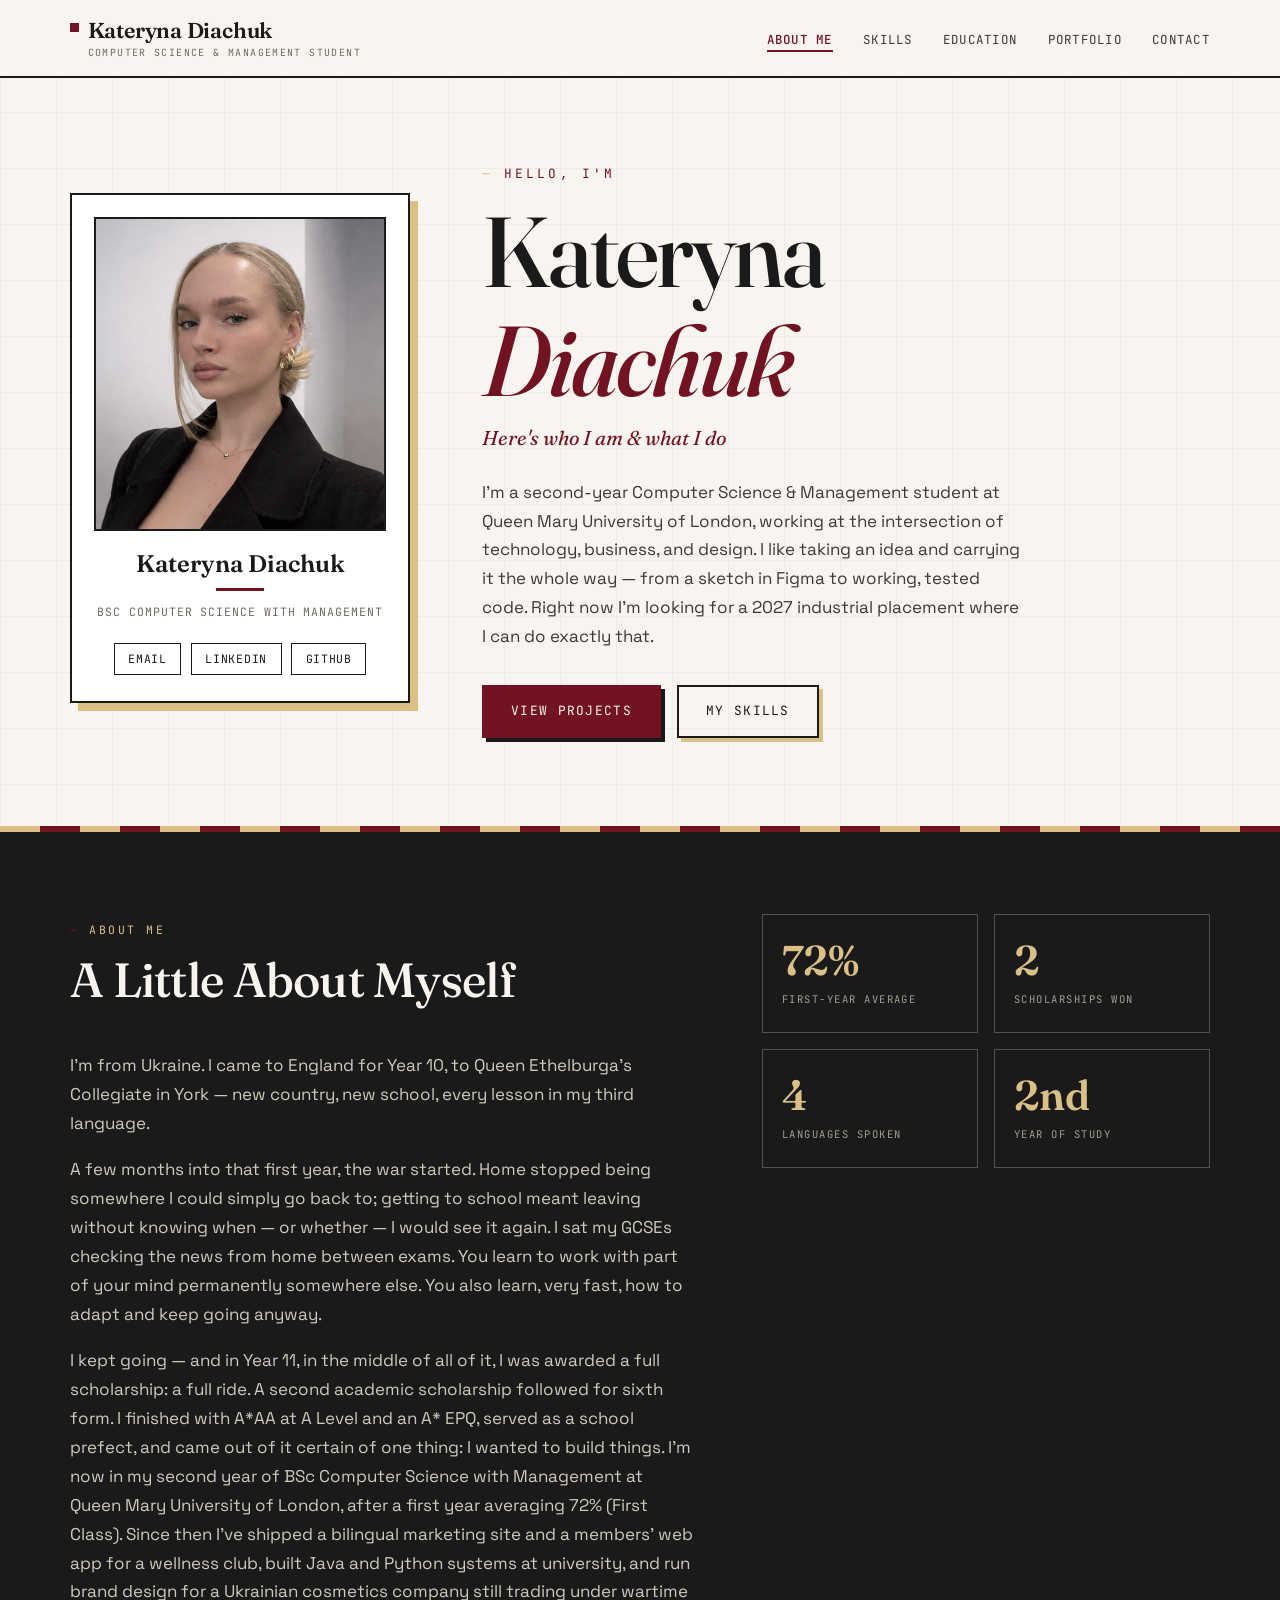
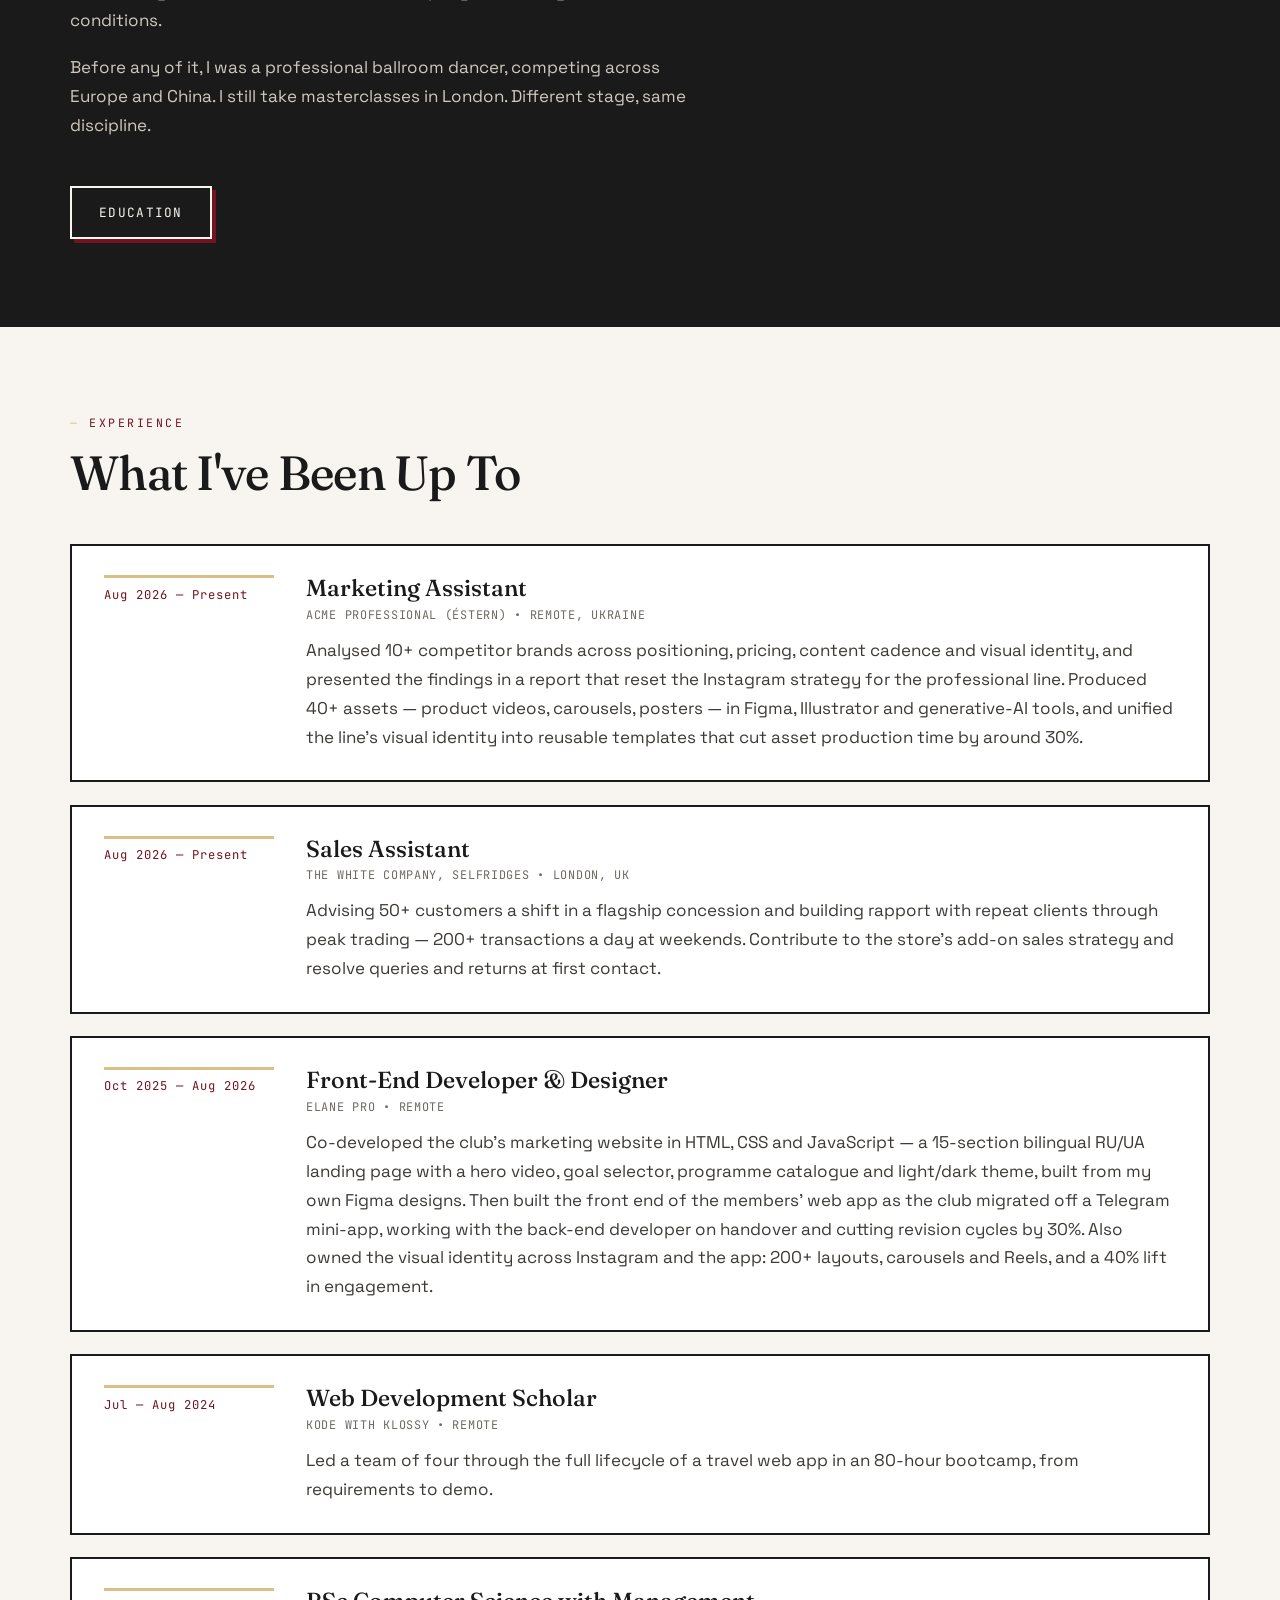
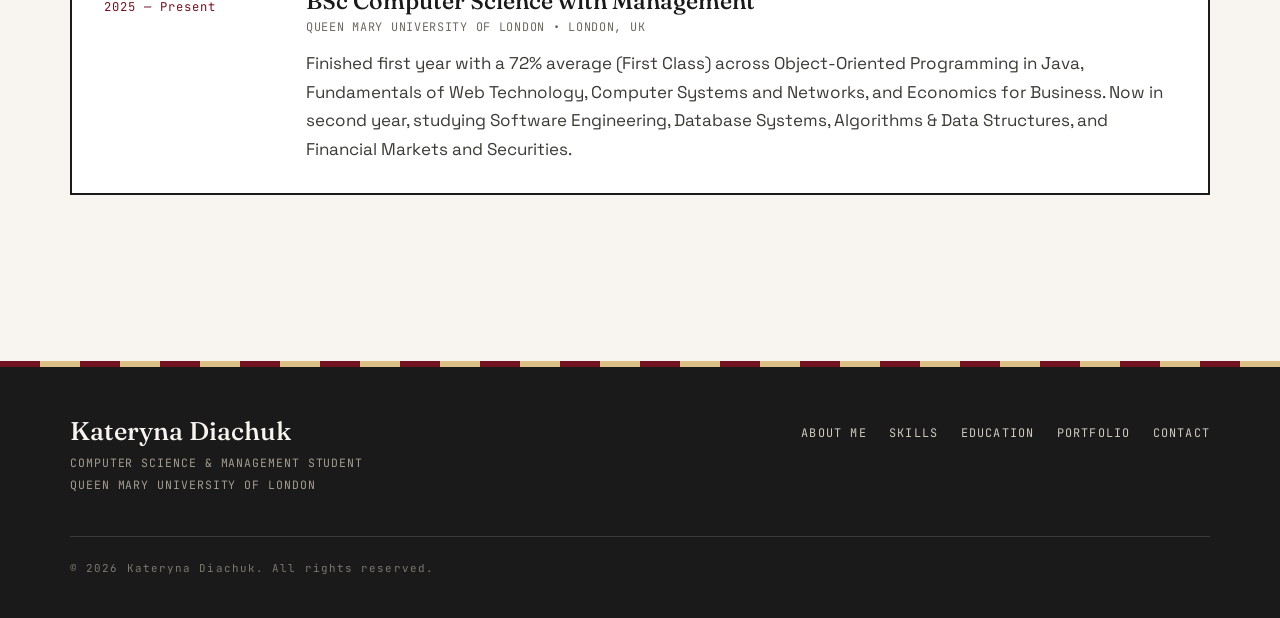
==== commit b0212710: "Correct the school timeline: Year 10 arrival, full ride awarded in Year 11 She came to Queen Ethelbu" ====
--- a/index.html
+++ b/index.html
@@ -93,29 +93,29 @@
                         <h2>A Little About Myself</h2>
                     </header>
                     <p>
-                        I'm from Ukraine. I came to England for Year&nbsp;11 on a full scholarship to
-                        Queen Ethelburga's Collegiate in York &mdash; the kind of chance you work for
-                        quietly, for years, and still don't quite believe when it arrives.
-                    </p>
-                    <p>
-                        Then the war started, and that scholarship stopped being an opportunity and
-                        became a way out. Getting back to school meant leaving home without knowing
-                        when &mdash; or whether &mdash; I would return to it. I finished my school years in a
-                        country that wasn't mine yet, studying in my third language, sitting exams
-                        while checking the news from home between them. You learn to work with part
-                        of your mind permanently somewhere else. You also learn, very fast, how to
-                        adapt and keep going anyway.
-                    </p>
-                    <p>
-                        I kept going. I earned a second academic scholarship for sixth form, came
-                        out with A*AA at A&nbsp;Level and an A* EPQ, served as a school prefect &mdash; and
-                        came out of it certain of one thing: I wanted to build things. I'm now in
-                        my second year of BSc Computer Science with Management at Queen Mary
-                        University of London, after a first year averaging 72% (First Class). Since
-                        then I've shipped a bilingual marketing site and a members' web app for a
-                        wellness club, built Java and Python systems at university, and run brand
-                        design for a Ukrainian cosmetics company still trading under wartime
-                        conditions.
+                        I'm from Ukraine. I came to England for Year&nbsp;10, to Queen Ethelburga's
+                        Collegiate in York &mdash; new country, new school, every lesson in my third
+                        language.
+                    </p>
+                    <p>
+                        A few months into that first year, the war started. Home stopped being
+                        somewhere I could simply go back to; getting to school meant leaving without
+                        knowing when &mdash; or whether &mdash; I would see it again. I sat my GCSEs checking
+                        the news from home between exams. You learn to work with part of your mind
+                        permanently somewhere else. You also learn, very fast, how to adapt and keep
+                        going anyway.
+                    </p>
+                    <p>
+                        I kept going &mdash; and in Year&nbsp;11, in the middle of all of it, I was awarded a
+                        full scholarship: a full ride. A second academic scholarship followed for
+                        sixth form. I finished with A*AA at A&nbsp;Level and an A* EPQ, served as a
+                        school prefect, and came out of it certain of one thing: I wanted to build
+                        things. I'm now in my second year of BSc Computer Science with Management at
+                        Queen Mary University of London, after a first year averaging 72% (First
+                        Class). Since then I've shipped a bilingual marketing site and a members'
+                        web app for a wellness club, built Java and Python systems at university,
+                        and run brand design for a Ukrainian cosmetics company still trading under
+                        wartime conditions.
                     </p>
                     <p>
                         Before any of it, I was a professional ballroom dancer, competing across
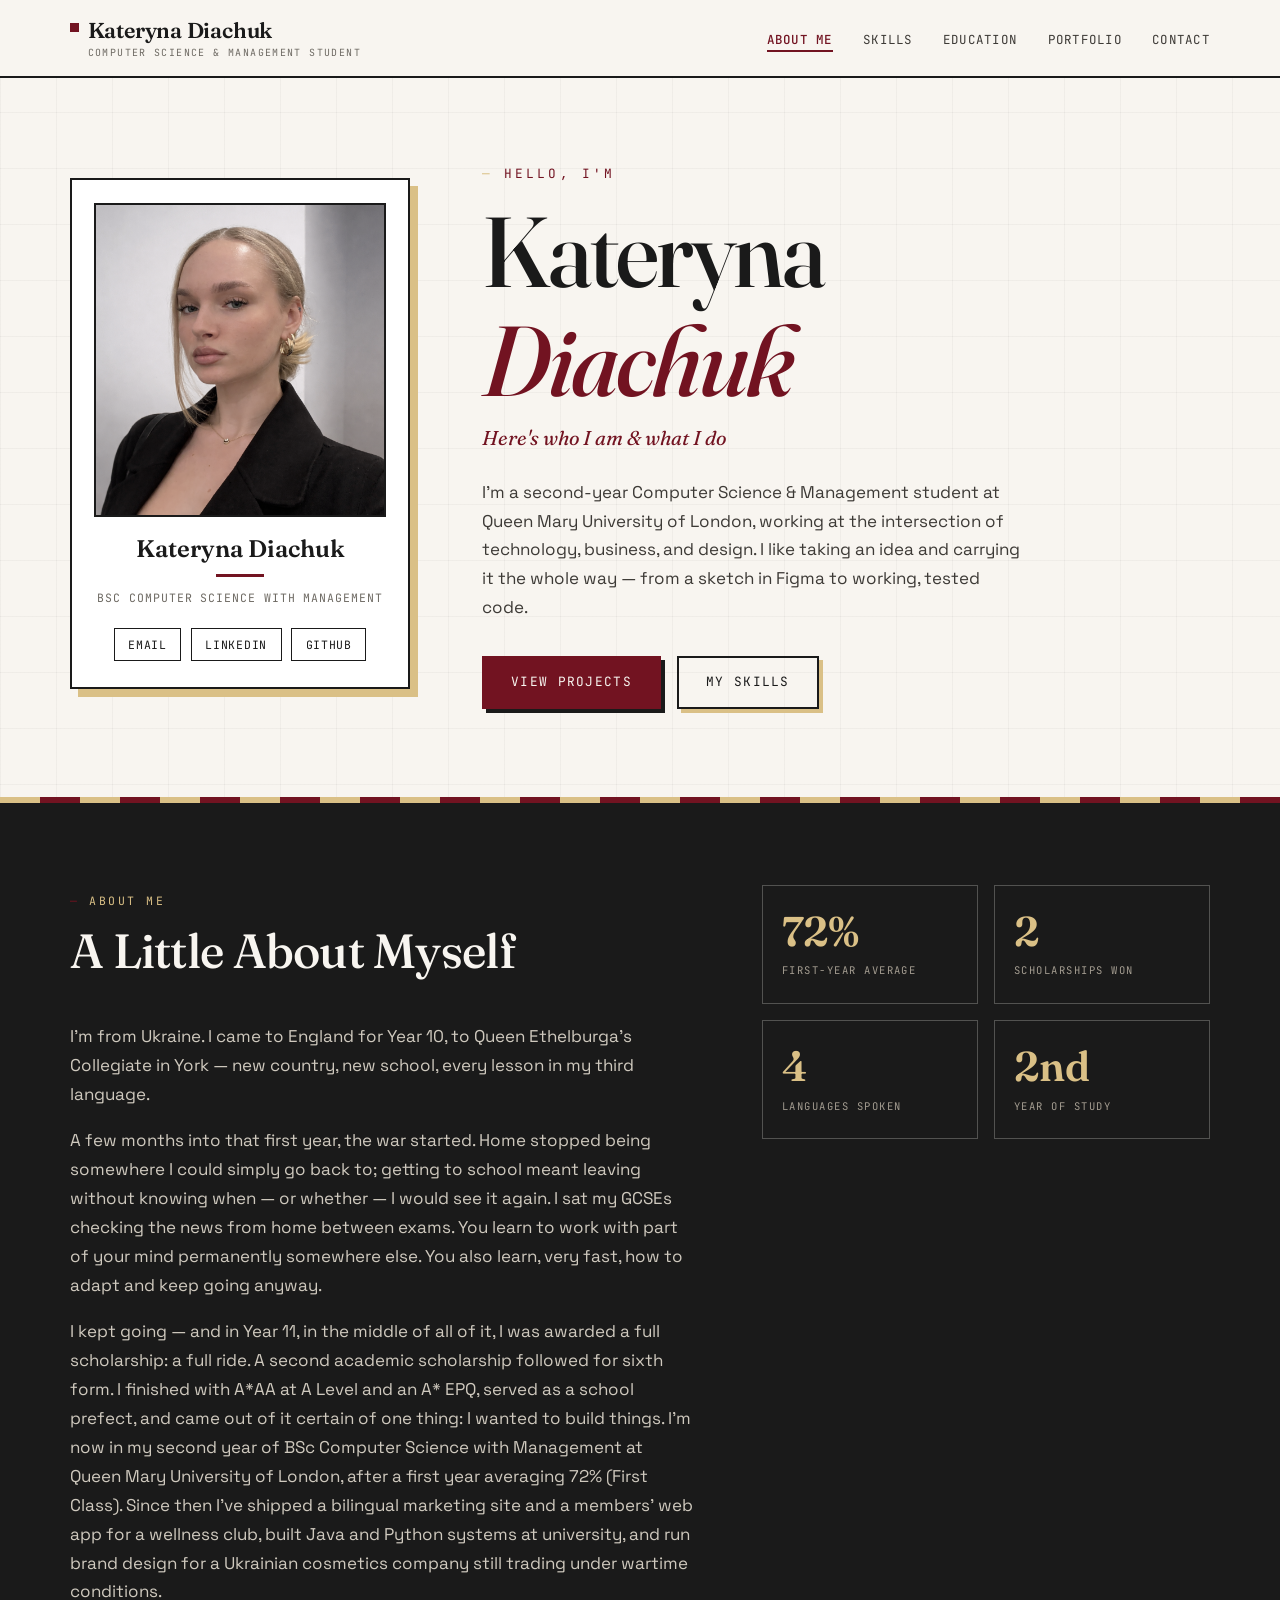
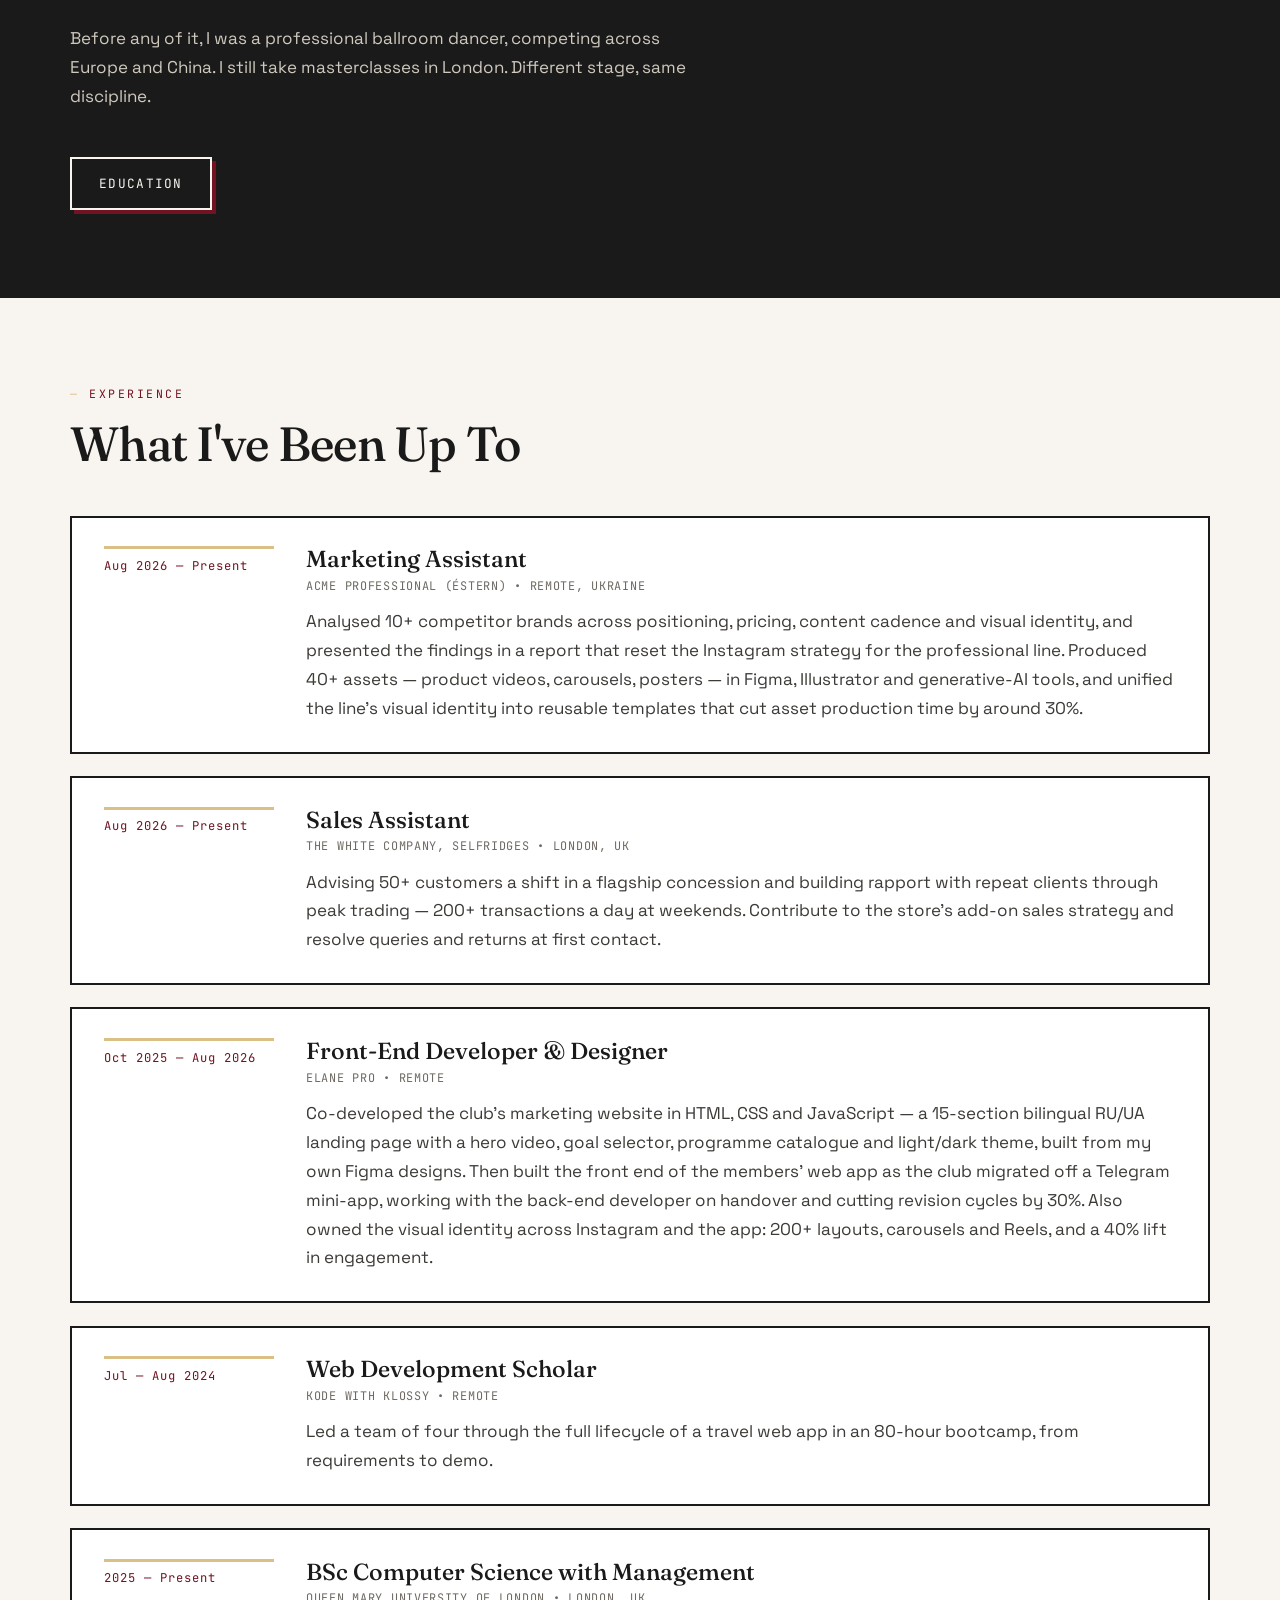
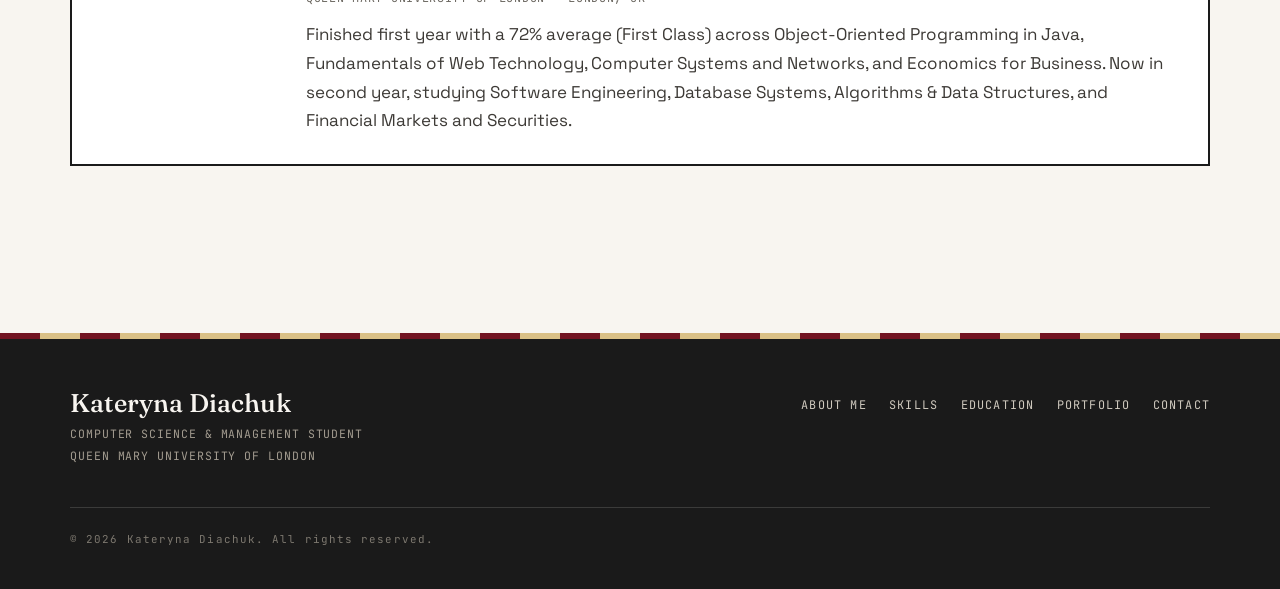
==== commit 37ae6af0: "Drop the placement-seeking line from the hero intro Co-Authored-By: Claude Opus 5 <noreply@anthropic" ====
--- a/index.html
+++ b/index.html
@@ -74,8 +74,7 @@
                     I'm a second-year Computer Science &amp; Management student at Queen Mary
                     University of London, working at the intersection of technology, business,
                     and design. I like taking an idea and carrying it the whole way &mdash; from
-                    a sketch in Figma to working, tested code. Right now I'm looking for a
-                    2027 industrial placement where I can do exactly that.
+                    a sketch in Figma to working, tested code.
                 </p>
                 <div class="hero-buttons">
                     <a href="portfolio.html" class="btn-primary">View Projects</a>
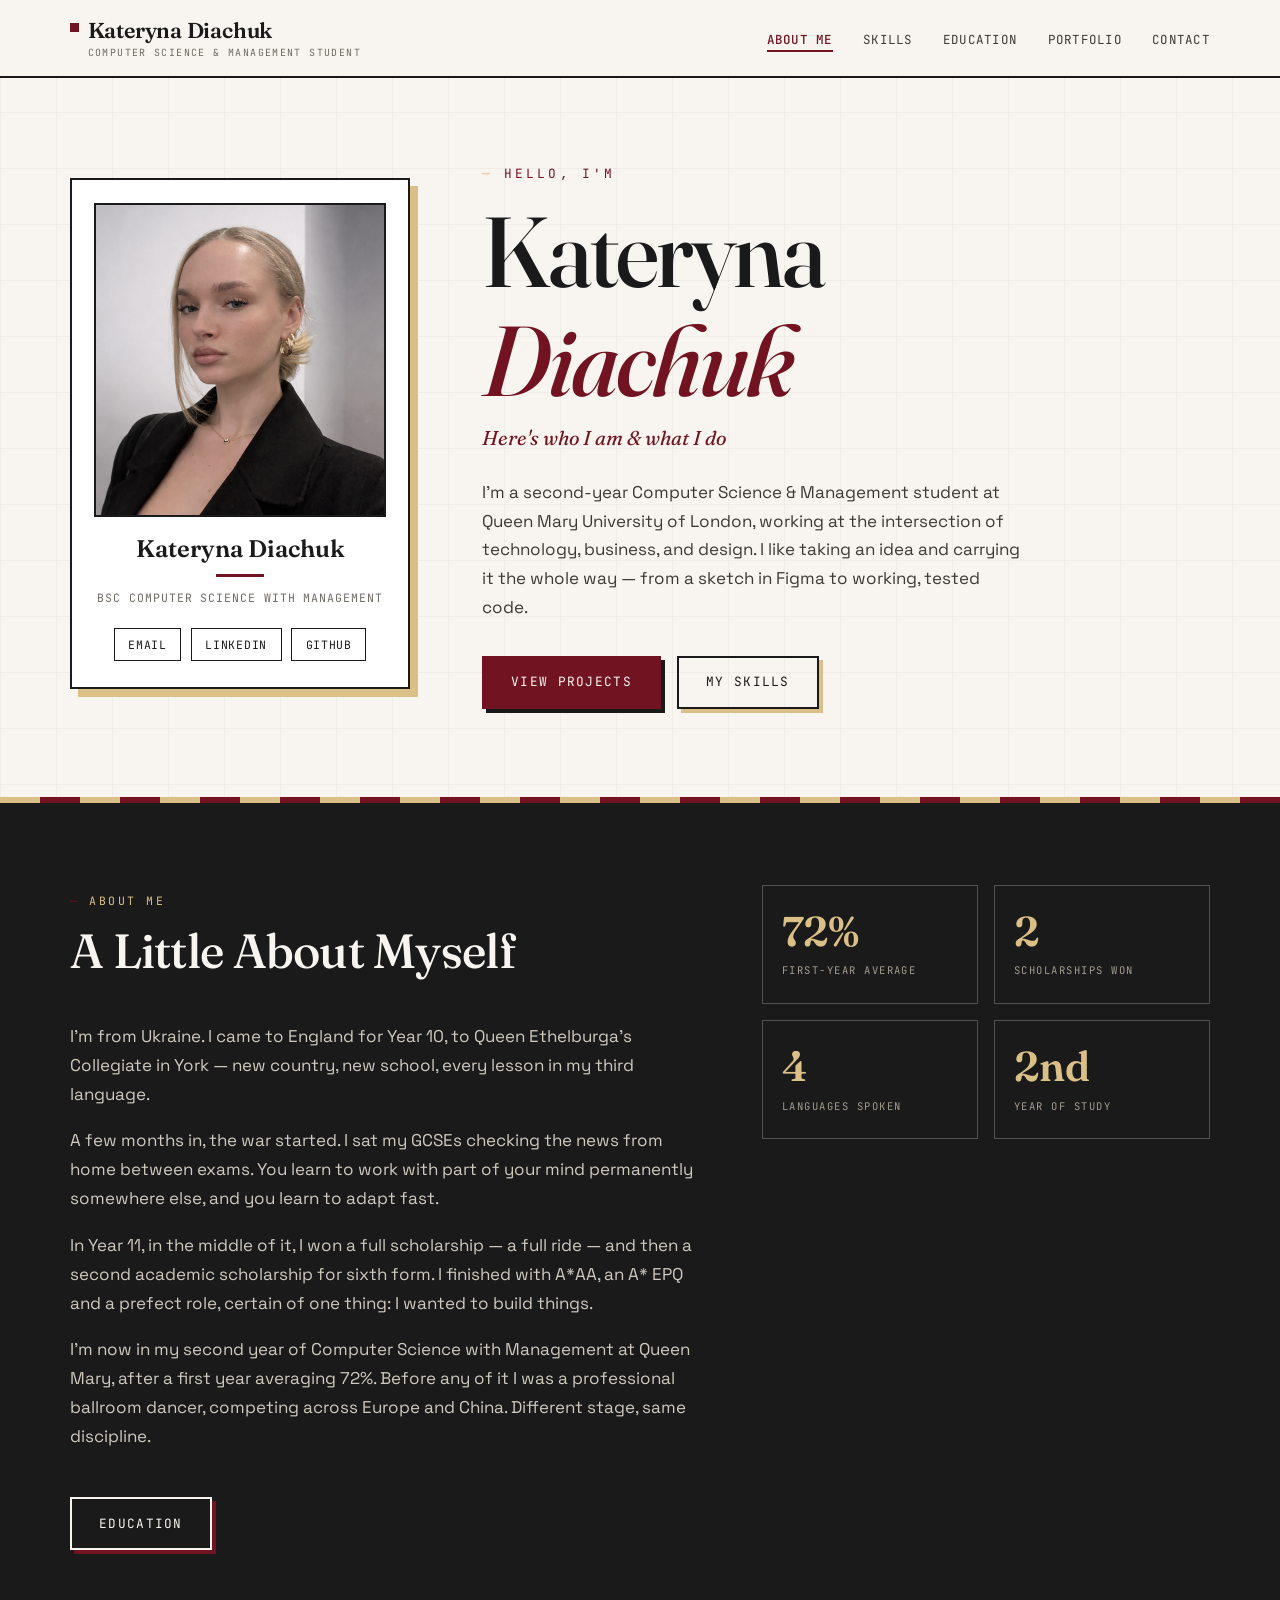
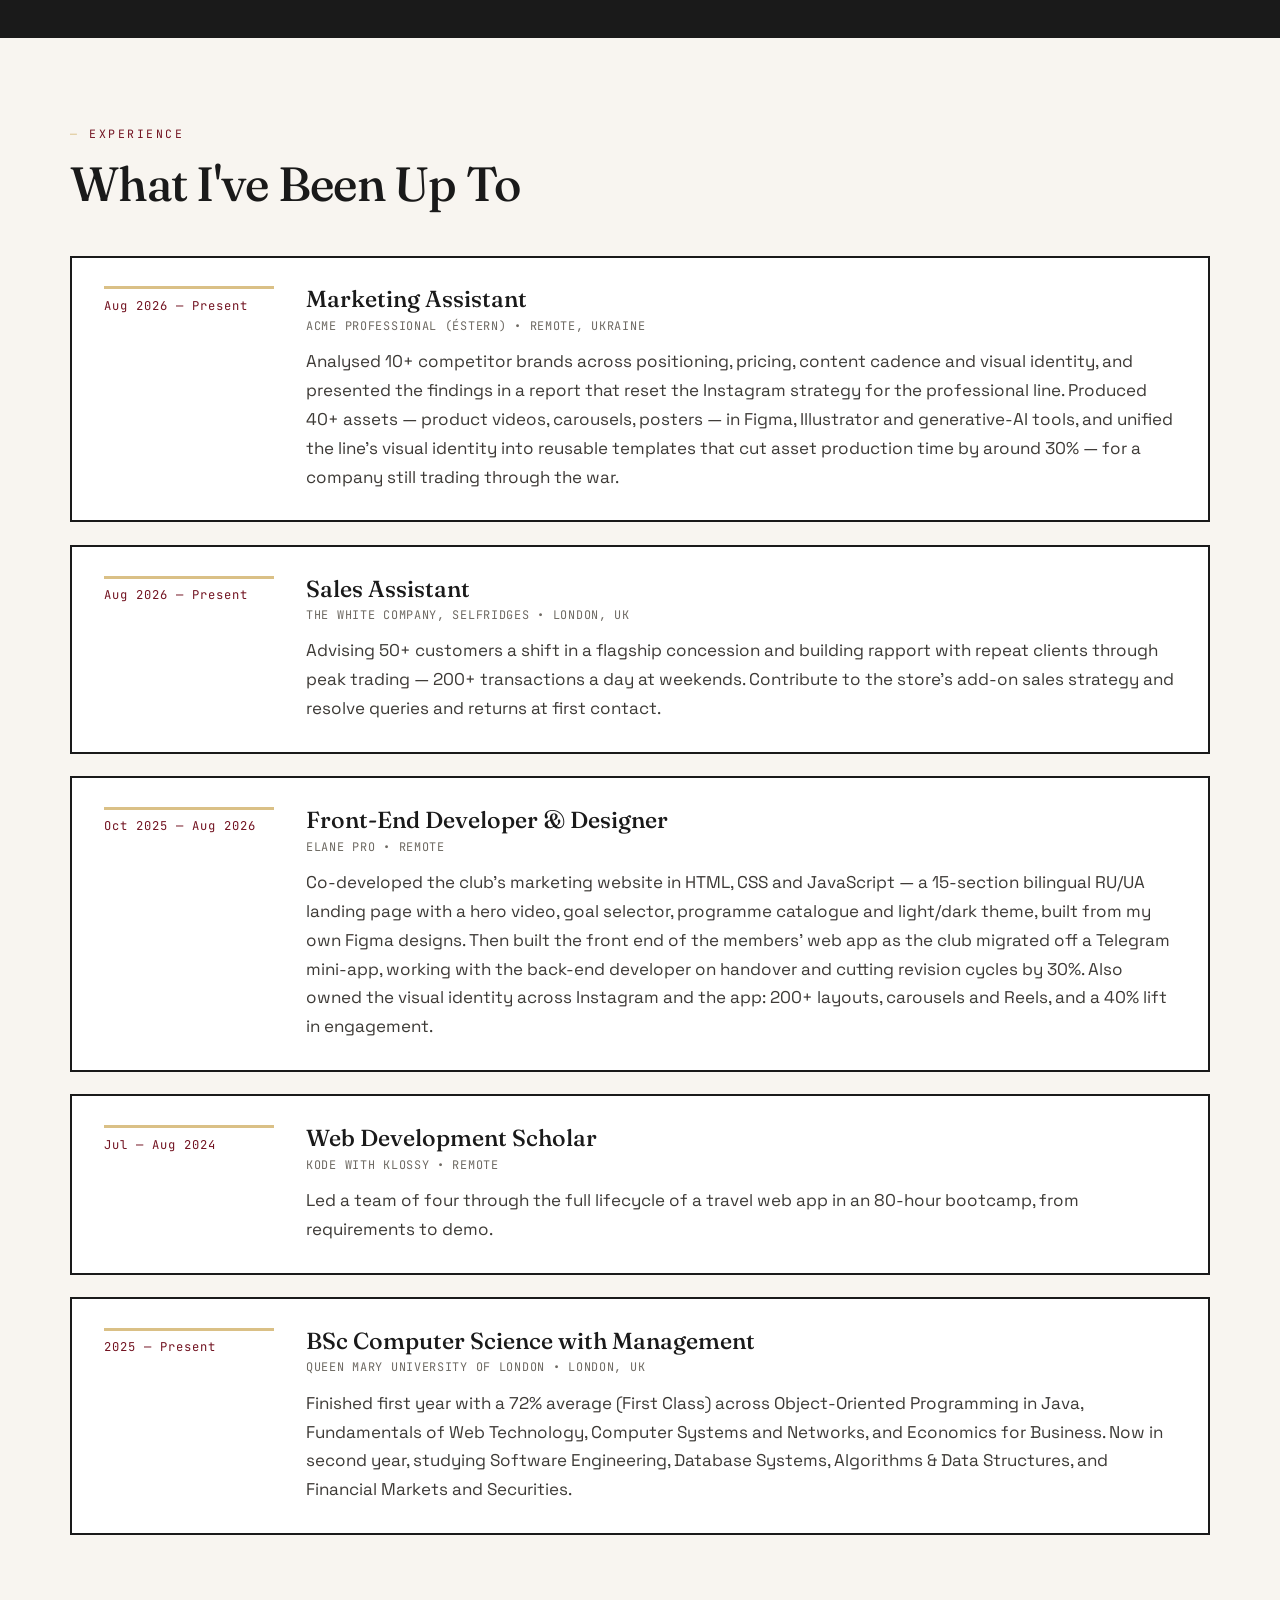
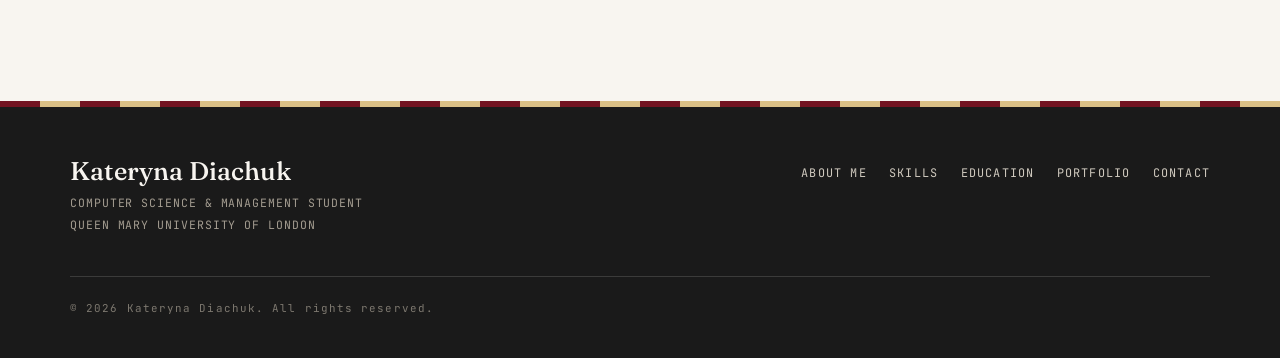
==== commit 3594f667: "Tighten the About section to the essentials Cuts it from ~250 to ~150 words, keeping the Year 10 arr" ====
--- a/index.html
+++ b/index.html
@@ -97,29 +97,21 @@
                         language.
                     </p>
                     <p>
-                        A few months into that first year, the war started. Home stopped being
-                        somewhere I could simply go back to; getting to school meant leaving without
-                        knowing when &mdash; or whether &mdash; I would see it again. I sat my GCSEs checking
-                        the news from home between exams. You learn to work with part of your mind
-                        permanently somewhere else. You also learn, very fast, how to adapt and keep
-                        going anyway.
-                    </p>
-                    <p>
-                        I kept going &mdash; and in Year&nbsp;11, in the middle of all of it, I was awarded a
-                        full scholarship: a full ride. A second academic scholarship followed for
-                        sixth form. I finished with A*AA at A&nbsp;Level and an A* EPQ, served as a
-                        school prefect, and came out of it certain of one thing: I wanted to build
-                        things. I'm now in my second year of BSc Computer Science with Management at
-                        Queen Mary University of London, after a first year averaging 72% (First
-                        Class). Since then I've shipped a bilingual marketing site and a members'
-                        web app for a wellness club, built Java and Python systems at university,
-                        and run brand design for a Ukrainian cosmetics company still trading under
-                        wartime conditions.
-                    </p>
-                    <p>
-                        Before any of it, I was a professional ballroom dancer, competing across
-                        Europe and China. I still take masterclasses in London. Different stage,
-                        same discipline.
+                        A few months in, the war started. I sat my GCSEs checking the news from
+                        home between exams. You learn to work with part of your mind permanently
+                        somewhere else, and you learn to adapt fast.
+                    </p>
+                    <p>
+                        In Year&nbsp;11, in the middle of it, I won a full scholarship &mdash; a full ride &mdash;
+                        and then a second academic scholarship for sixth form. I finished with
+                        A*AA, an A* EPQ and a prefect role, certain of one thing: I wanted to build
+                        things.
+                    </p>
+                    <p>
+                        I'm now in my second year of Computer Science with Management at Queen Mary,
+                        after a first year averaging 72%. Before any of it I was a professional
+                        ballroom dancer, competing across Europe and China. Different stage, same
+                        discipline.
                     </p>
                     <br>
                     <a href="education.html" class="btn-outline">Education</a>
@@ -168,7 +160,7 @@
                             40+ assets &mdash; product videos, carousels, posters &mdash; in Figma,
                             Illustrator and generative-AI tools, and unified the line's visual
                             identity into reusable templates that cut asset production time by
-                            around 30%.
+                            around 30% &mdash; for a company still trading through the war.
                         </p>
                     </div>
                 </article>
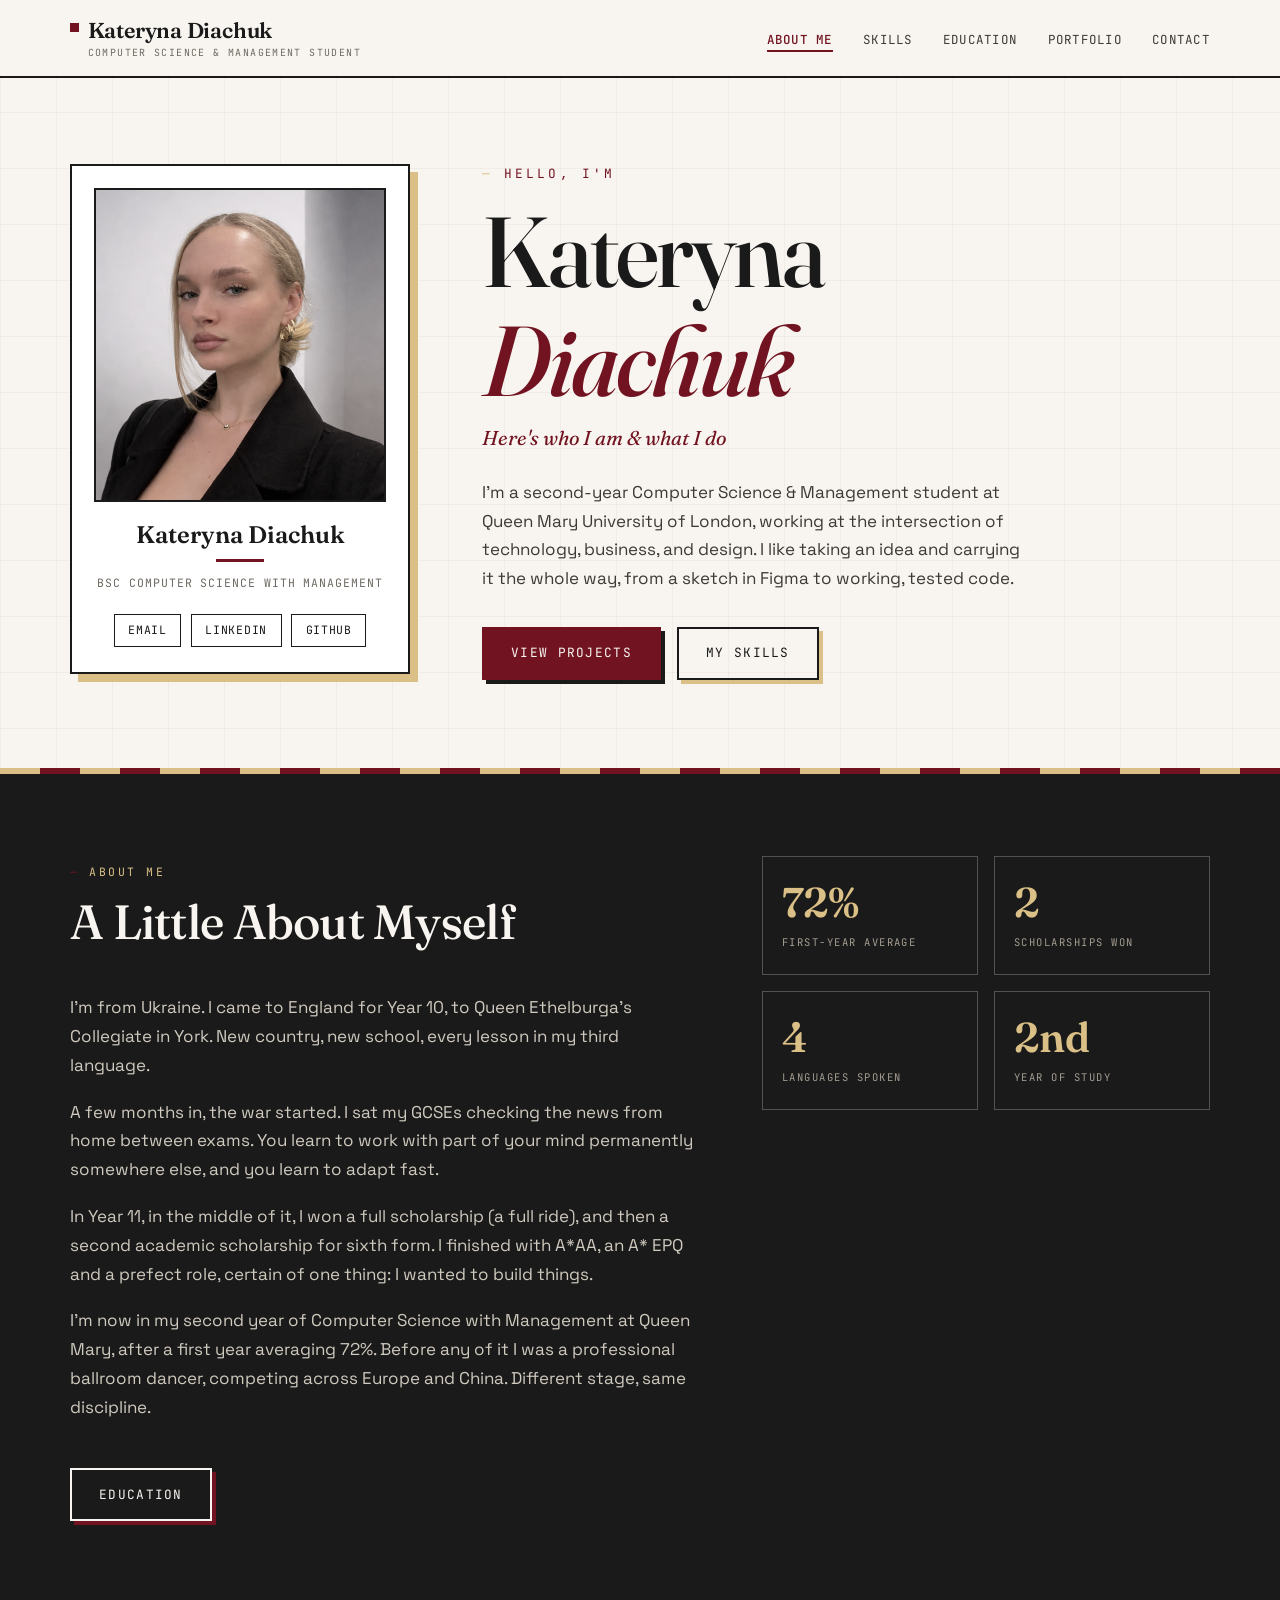
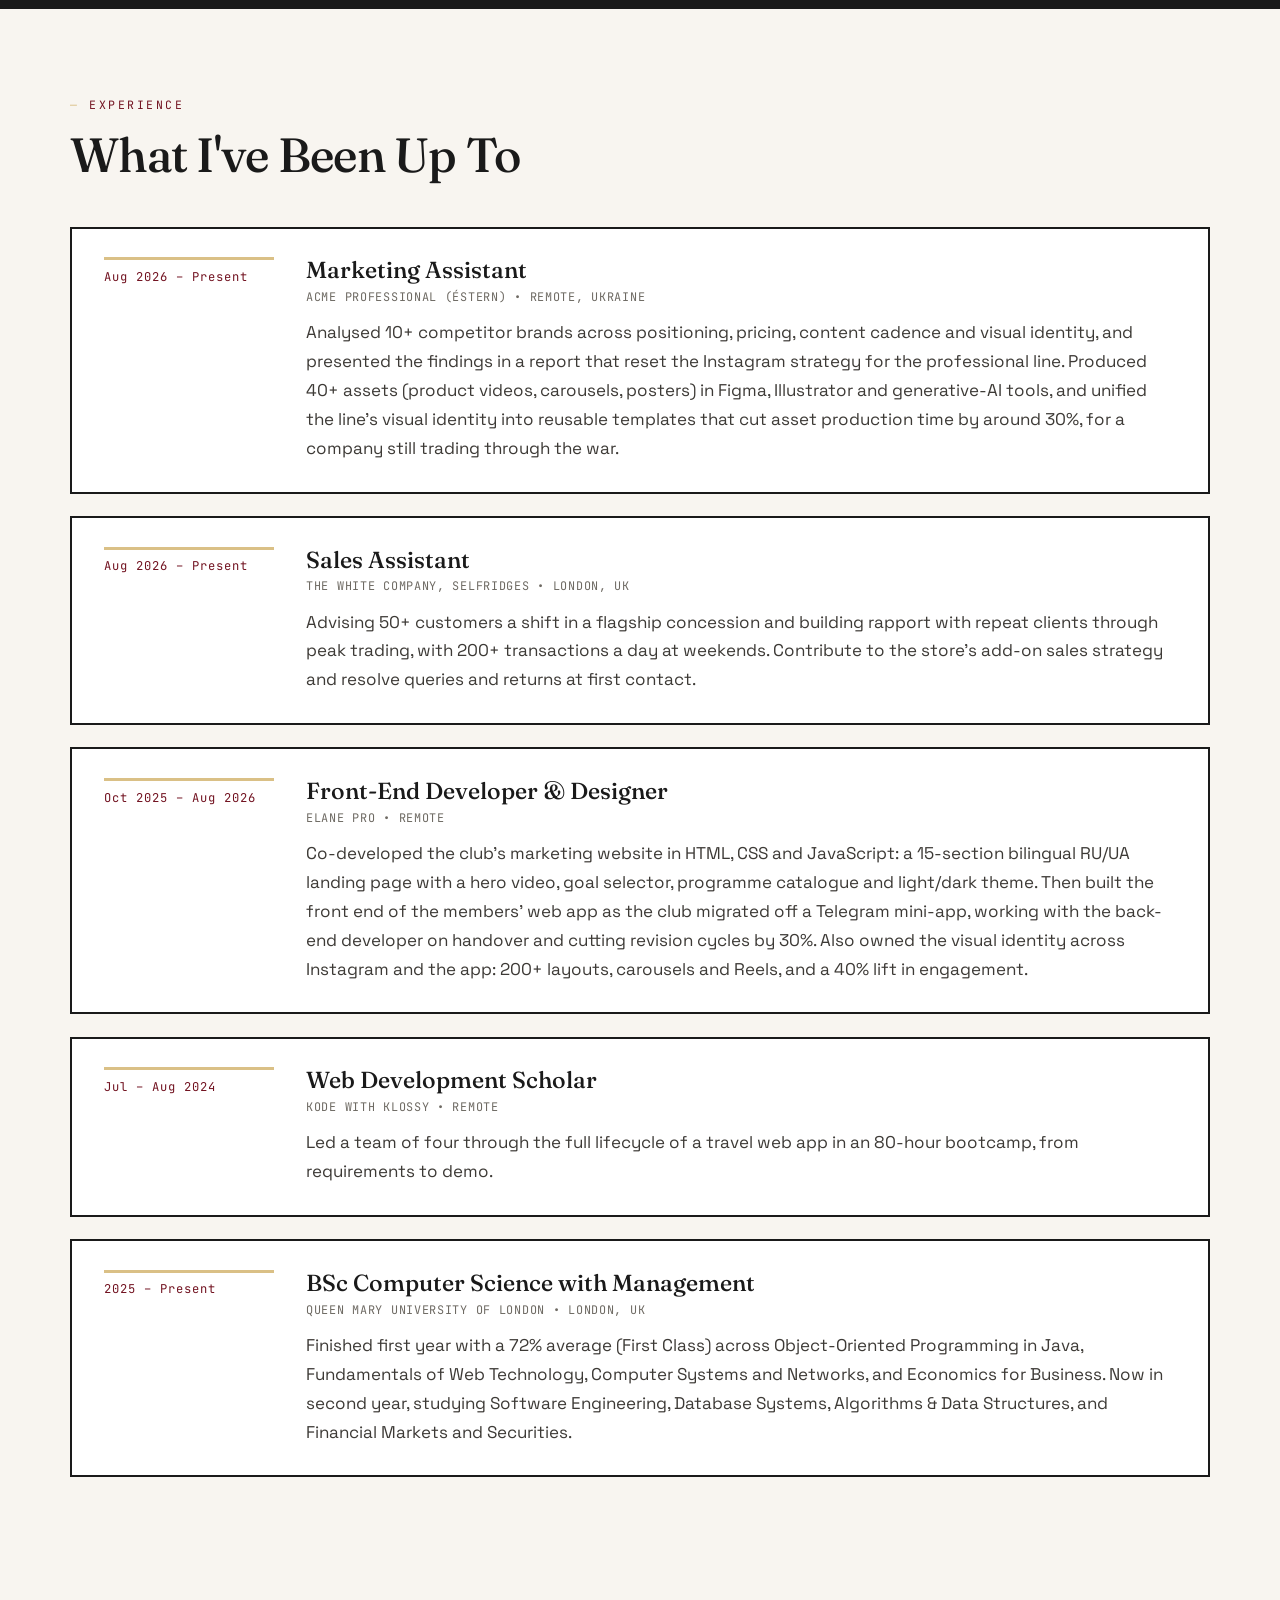
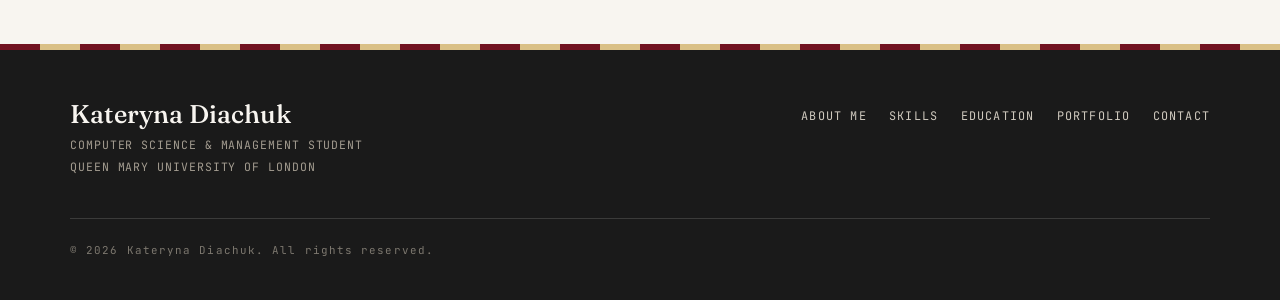
==== commit 9e34e9c2: "Drop em dashes site-wide, cut the Figma line and the Travel Web App card Rewrites each sentence that" ====
--- a/index.html
+++ b/index.html
@@ -3,7 +3,7 @@
 <head>
     <meta charset="UTF-8">
     <meta name="viewport" content="width=device-width, initial-scale=1.0">
-    <title>Portfolio — Kateryna Diachuk </title>
+    <title>Kateryna Diachuk | Portfolio</title>
 
     
     <!-- Google Fonts: Fraunces + Space Grotesk + JetBrains Mono -->
@@ -18,7 +18,7 @@
 <body>
 
     <!-- ========================================================
-         HEADER — Site identity and main navigation
+         HEADER: Site identity and main navigation
     ========================================================= -->
     <header>
         <div class="header-inner">
@@ -73,8 +73,8 @@
                 <p>
                     I'm a second-year Computer Science &amp; Management student at Queen Mary
                     University of London, working at the intersection of technology, business,
-                    and design. I like taking an idea and carrying it the whole way &mdash; from
-                    a sketch in Figma to working, tested code.
+                    and design. I like taking an idea and carrying it the whole way, from a
+                    sketch in Figma to working, tested code.
                 </p>
                 <div class="hero-buttons">
                     <a href="portfolio.html" class="btn-primary">View Projects</a>
@@ -93,7 +93,7 @@
                     </header>
                     <p>
                         I'm from Ukraine. I came to England for Year&nbsp;10, to Queen Ethelburga's
-                        Collegiate in York &mdash; new country, new school, every lesson in my third
+                        Collegiate in York. New country, new school, every lesson in my third
                         language.
                     </p>
                     <p>
@@ -102,7 +102,7 @@
                         somewhere else, and you learn to adapt fast.
                     </p>
                     <p>
-                        In Year&nbsp;11, in the middle of it, I won a full scholarship &mdash; a full ride &mdash;
+                        In Year&nbsp;11, in the middle of it, I won a full scholarship (a full ride),
                         and then a second academic scholarship for sixth form. I finished with
                         A*AA, an A* EPQ and a prefect role, certain of one thing: I wanted to build
                         things.
@@ -149,7 +149,7 @@
                 </header>
 
                 <article class="card">
-                    <div class="card-date">Aug 2026 &mdash; Present</div>
+                    <div class="card-date">Aug 2026 &ndash; Present</div>
                     <div class="card-body">
                         <h3>Marketing Assistant</h3>
                         <p class="company">ACME Professional (&Eacute;STERN) &bull; Remote, Ukraine</p>
@@ -157,22 +157,22 @@
                             Analysed 10+ competitor brands across positioning, pricing, content
                             cadence and visual identity, and presented the findings in a report
                             that reset the Instagram strategy for the professional line. Produced
-                            40+ assets &mdash; product videos, carousels, posters &mdash; in Figma,
+                            40+ assets (product videos, carousels, posters) in Figma,
                             Illustrator and generative-AI tools, and unified the line's visual
                             identity into reusable templates that cut asset production time by
-                            around 30% &mdash; for a company still trading through the war.
-                        </p>
-                    </div>
-                </article>
-
-                <article class="card">
-                    <div class="card-date">Aug 2026 &mdash; Present</div>
+                            around 30%, for a company still trading through the war.
+                        </p>
+                    </div>
+                </article>
+
+                <article class="card">
+                    <div class="card-date">Aug 2026 &ndash; Present</div>
                     <div class="card-body">
                         <h3>Sales Assistant</h3>
                         <p class="company">The White Company, Selfridges &bull; London, UK</p>
                         <p>
                             Advising 50+ customers a shift in a flagship concession and building
-                            rapport with repeat clients through peak trading &mdash; 200+ transactions
+                            rapport with repeat clients through peak trading, with 200+ transactions
                             a day at weekends. Contribute to the store's add-on sales strategy and
                             resolve queries and returns at first contact.
                         </p>
@@ -180,15 +180,15 @@
                 </article>
 
                 <article class="card">
-                    <div class="card-date">Oct 2025 &mdash; Aug 2026</div>
+                    <div class="card-date">Oct 2025 &ndash; Aug 2026</div>
                     <div class="card-body">
                         <h3>Front-End Developer &amp; Designer</h3>
                         <p class="company">ELANE PRO &bull; Remote</p>
                         <p>
-                            Co-developed the club's marketing website in HTML, CSS and JavaScript &mdash;
+                            Co-developed the club's marketing website in HTML, CSS and JavaScript:
                             a 15-section bilingual RU/UA landing page with a hero video, goal
-                            selector, programme catalogue and light/dark theme, built from my own
-                            Figma designs. Then built the front end of the members' web app as the
+                            selector, programme catalogue and light/dark theme. Then built the
+                            front end of the members' web app as the
                             club migrated off a Telegram mini-app, working with the back-end
                             developer on handover and cutting revision cycles by 30%. Also owned
                             the visual identity across Instagram and the app: 200+ layouts,
@@ -198,7 +198,7 @@
                 </article>
 
                 <article class="card">
-                    <div class="card-date">Jul &mdash; Aug 2024</div>
+                    <div class="card-date">Jul &ndash; Aug 2024</div>
                     <div class="card-body">
                         <h3>Web Development Scholar</h3>
                         <p class="company">Kode With Klossy &bull; Remote</p>
@@ -210,7 +210,7 @@
                 </article>
 
                 <article class="card">
-                    <div class="card-date">2025 &mdash; Present</div>
+                    <div class="card-date">2025 &ndash; Present</div>
                     <div class="card-body">
                         <h3>BSc Computer Science with Management</h3>
                         <p class="company">Queen Mary University of London &bull; London, UK</p>
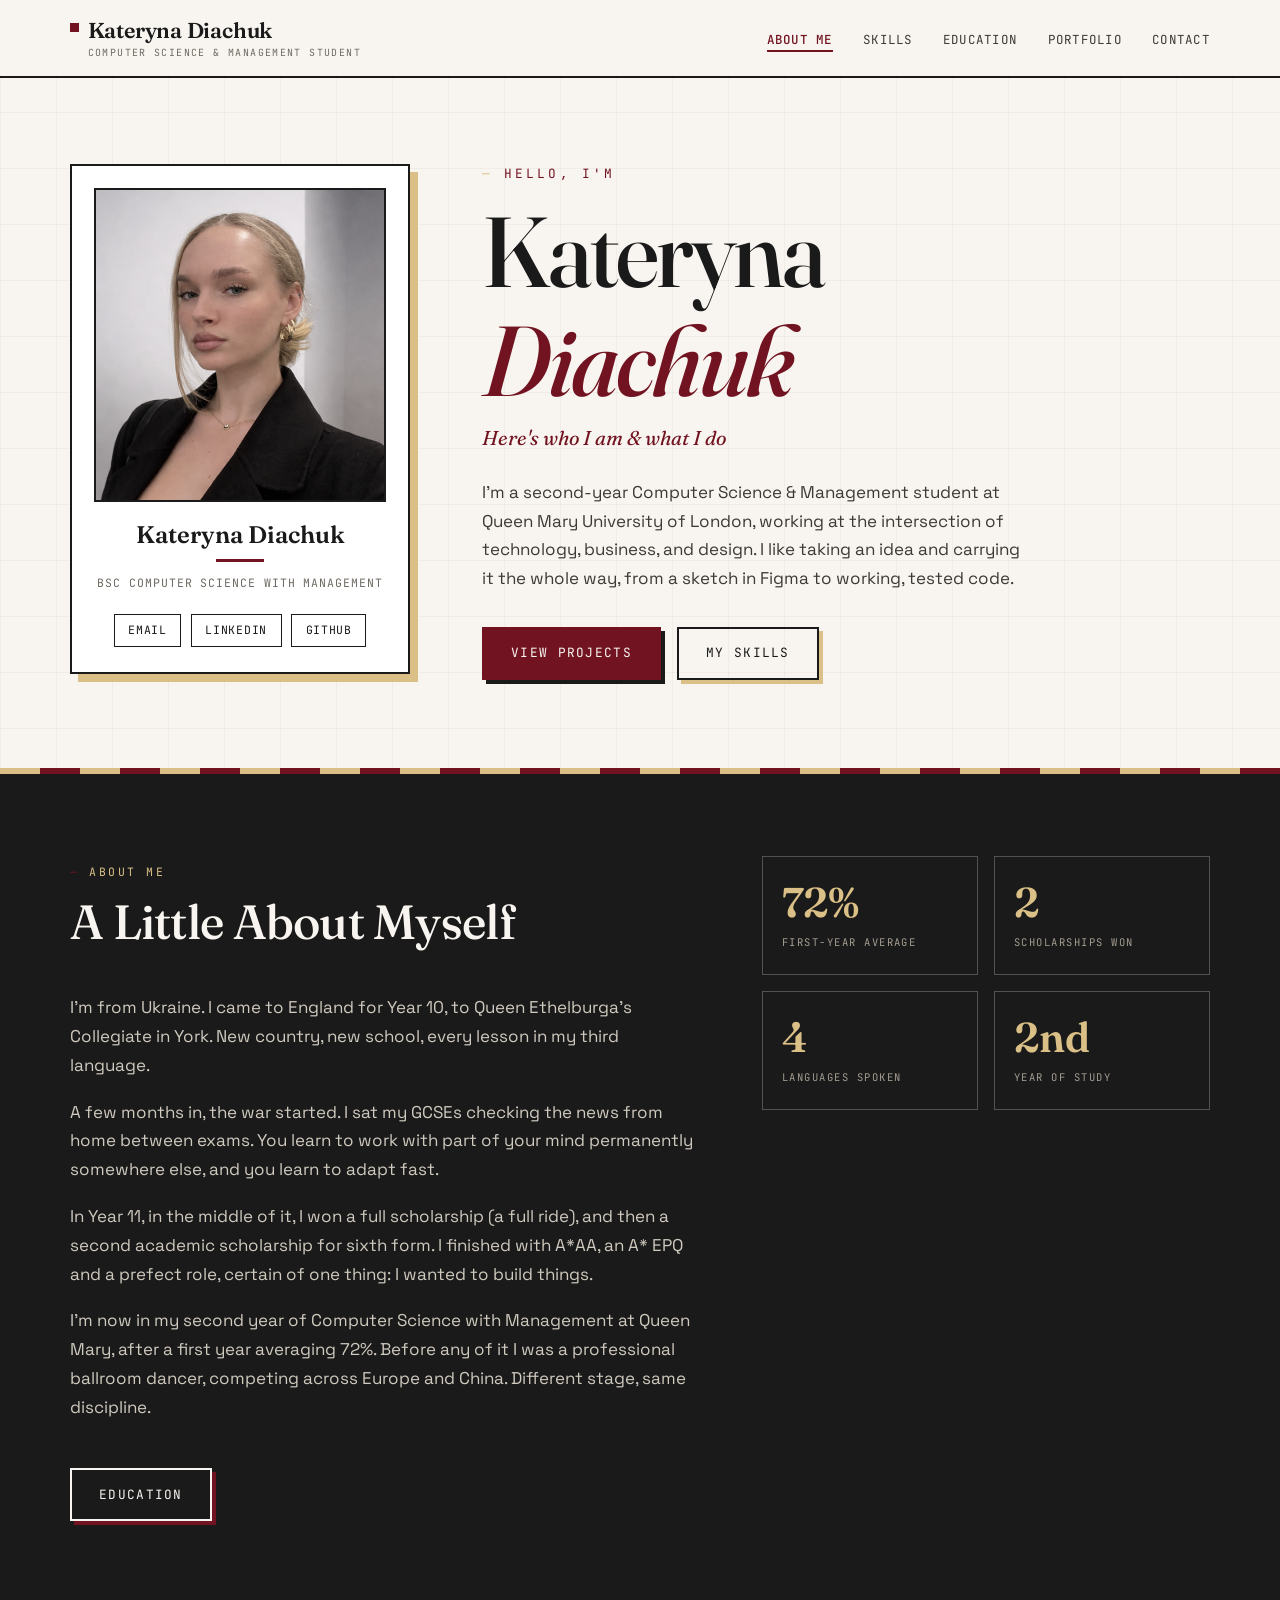
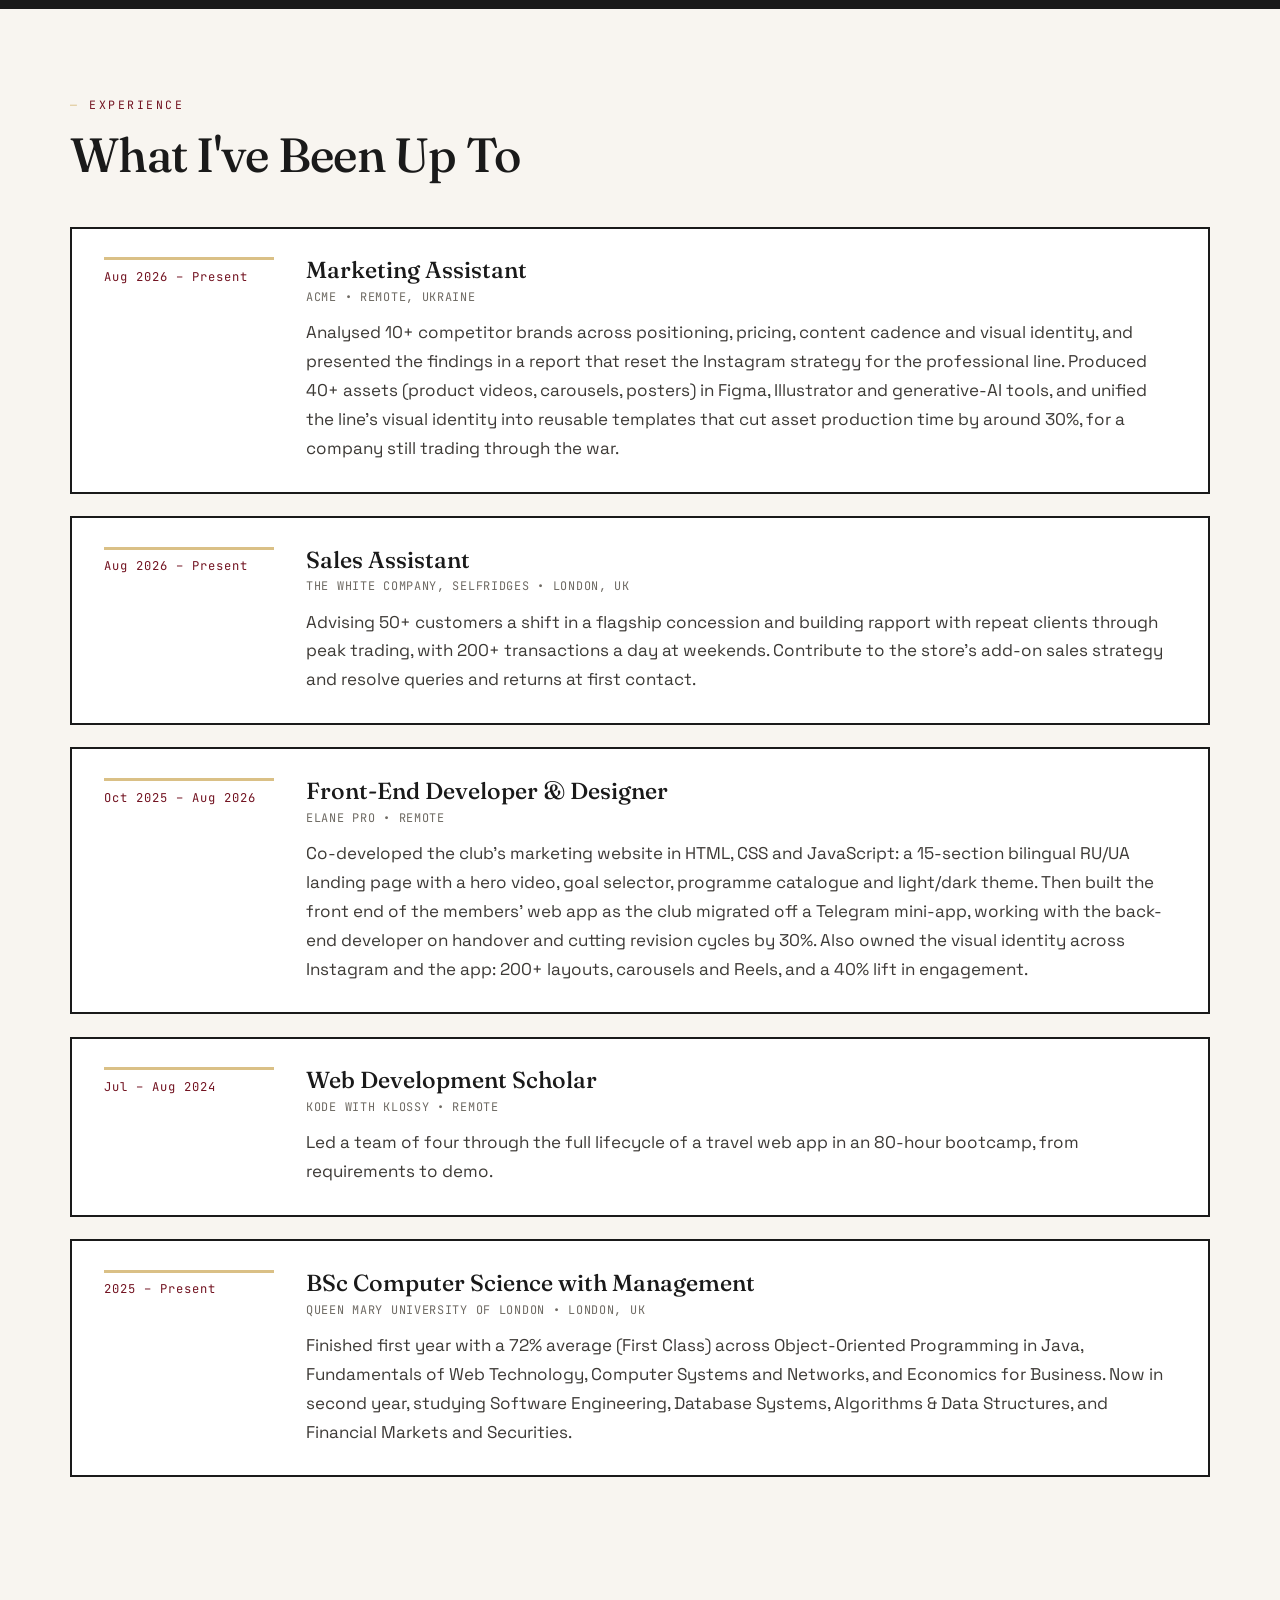
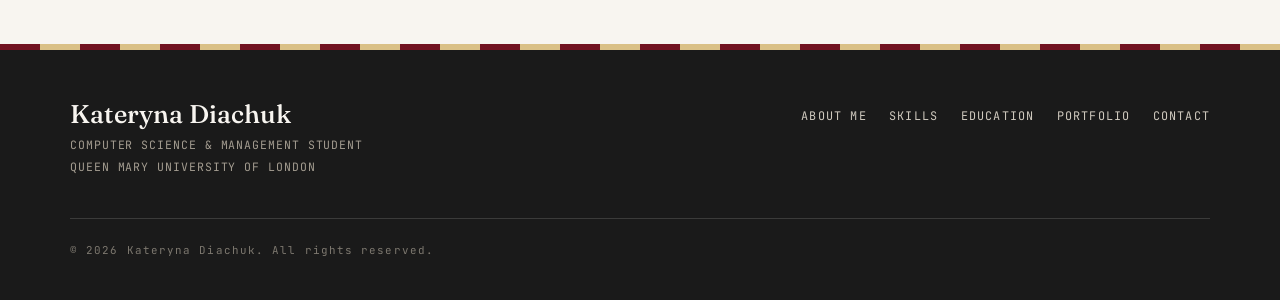
==== commit 382325d3: "Shorten the employer name to ACME Co-Authored-By: Claude Opus 5 <noreply@anthropic.com>" ====
--- a/index.html
+++ b/index.html
@@ -152,7 +152,7 @@
                     <div class="card-date">Aug 2026 &ndash; Present</div>
                     <div class="card-body">
                         <h3>Marketing Assistant</h3>
-                        <p class="company">ACME Professional (&Eacute;STERN) &bull; Remote, Ukraine</p>
+                        <p class="company">ACME &bull; Remote, Ukraine</p>
                         <p>
                             Analysed 10+ competitor brands across positioning, pricing, content
                             cadence and visual identity, and presented the findings in a report
